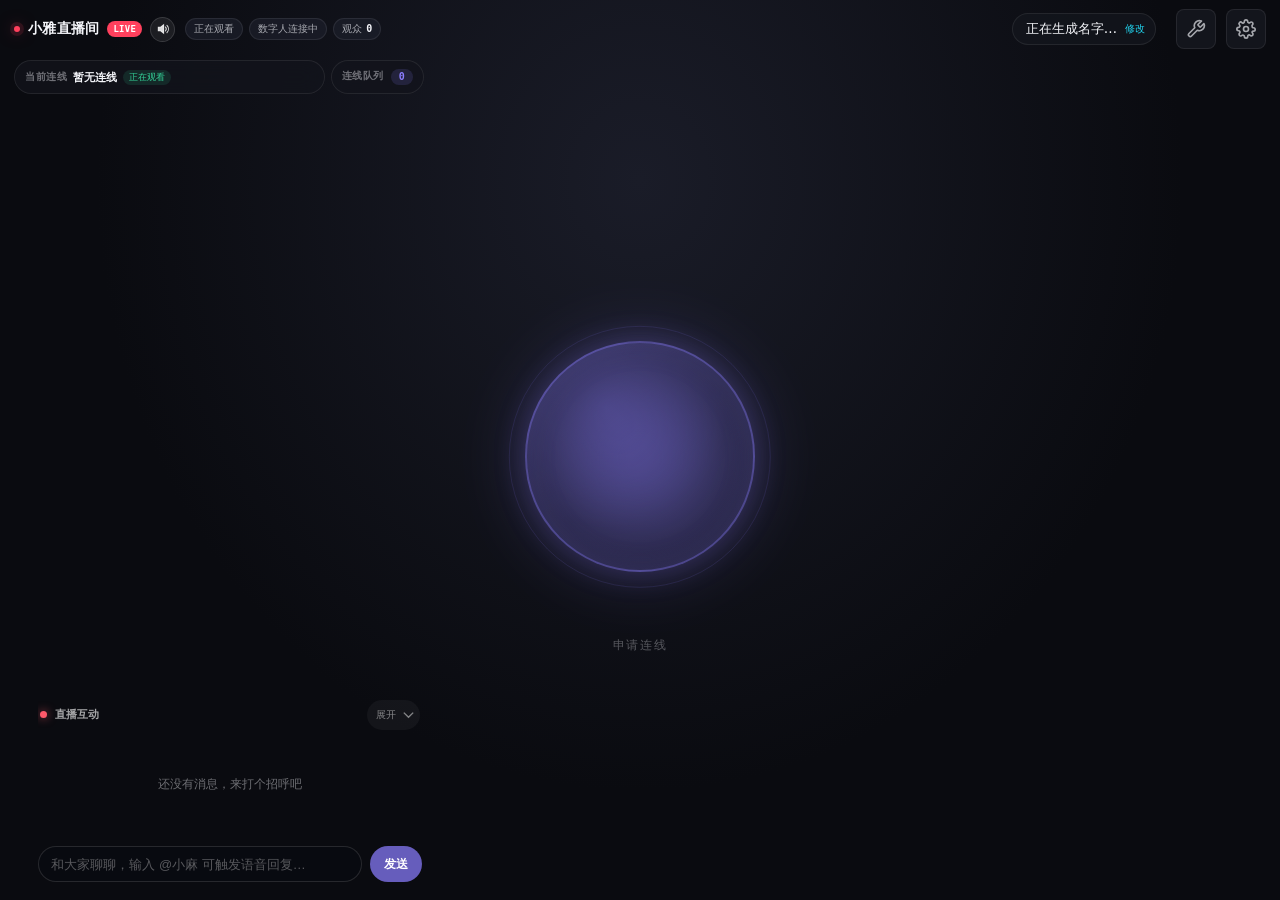
==== s2s/hf-realtime-voice/index.html @ c047b0f7 "fix(voice): complete researched call responses" ====
<!doctype html>
<html lang="zh-CN">
  <head>
    <meta charset="UTF-8" />
    <meta name="viewport" content="width=device-width, initial-scale=1.0, viewport-fit=cover" />
    <title>小雅直播间</title>
    <link rel="icon" href="data:image/svg+xml,<svg xmlns='http://www.w3.org/2000/svg' viewBox='0 0 32 32'><circle cx='16' cy='16' r='14' fill='%2378d99a'/><circle cx='11' cy='14' r='2' fill='%230b0d12'/><circle cx='21' cy='14' r='2' fill='%230b0d12'/><path d='M10 21c4 3 8 3 12 0' fill='none' stroke='%230b0d12' stroke-width='2' stroke-linecap='round'/></svg>" />
    <link rel="stylesheet" href="style.css?v=20260824d" />
  </head>
  <!--
    `booting` disables transitions/animations until the first paint commits.
    Without this the orb visibly fades/scales in on the very first frame
    because `state-idle` and the generic `.ind` defaults differ. The
    bootstrap script at the end of main.js strips the class after one rAF.
  -->
  <body class="booting">
    <div id="app">
      <header class="topbar">
        <div class="room-heading">
          <div class="room-title">
            <span class="room-live-dot"></span><strong>小雅直播间</strong><span class="room-live-label">LIVE</span>
            <button id="background-music-toggle" class="background-music-toggle" type="button" aria-pressed="true" aria-label="关闭背景音乐" title="关闭我的背景音乐">
              <svg class="music-on" viewBox="0 0 24 24" aria-hidden="true"><path d="M4 9v6h4l5 4V5L8 9H4z"/><path d="M16 8.5a5 5 0 0 1 0 7M18.8 5.8a9 9 0 0 1 0 12.4" fill="none"/></svg>
              <svg class="music-off" viewBox="0 0 24 24" aria-hidden="true"><path d="M4 9v6h4l5 4V5L8 9H4z"/><path d="m16 9 5 5m0-5-5 5" fill="none"/></svg>
            </button>
          </div>
          <div class="connection-summary" aria-live="polite">
            <span id="conversation-state" class="connection-chip" data-state="idle">正在观看</span>
            <span id="avatar-connection-state" class="connection-chip" data-state="connecting">数字人连接中</span>
            <button id="room-viewers-btn" class="connection-chip room-viewers" type="button" aria-expanded="false" aria-controls="room-viewers-popover">观众 <b id="room-viewer-count">0</b></button>
          </div>
        </div>
        <div class="topbar-right">
          <button id="room-name-btn" class="room-name-button" type="button" title="修改我的名字">
            <span id="room-my-name">正在生成名字…</span><small>修改</small>
          </button>
          <!-- HF login chip / sign-in pill. Populated by ui/account.js; only
               shown when the deploy runs behind a load balancer with OAuth. -->
          <div id="account" class="account" hidden></div>
          <button id="tools-btn" class="icon-btn" title="Tools" aria-label="Tools">
            <svg width="18" height="18" viewBox="0 0 24 24" fill="none" stroke="currentColor" stroke-width="2" stroke-linecap="round" stroke-linejoin="round"><path d="M14.7 6.3a1 1 0 0 0 0 1.4l1.6 1.6a1 1 0 0 0 1.4 0l3.77-3.77a6 6 0 0 1-7.94 7.94l-6.91 6.91a2.12 2.12 0 0 1-3-3l6.91-6.91a6 6 0 0 1 7.94-7.94l-3.76 3.76z"/></svg>
          </button>
          <button id="chat-btn" class="icon-btn" title="Conversation history" aria-label="Conversation history">
            <svg width="18" height="18" viewBox="0 0 24 24" fill="none" stroke="currentColor" stroke-width="2" stroke-linecap="round" stroke-linejoin="round"><path d="M21 15a2 2 0 0 1-2 2H7l-4 4V5a2 2 0 0 1 2-2h14a2 2 0 0 1 2 2z"/></svg>
            <span id="chat-badge" class="chat-badge" aria-hidden="true"></span>
          </button>
          <button id="settings-btn" class="icon-btn" title="Settings" aria-label="Settings">
            <svg width="18" height="18" viewBox="0 0 24 24" fill="none" stroke="currentColor" stroke-width="2" stroke-linecap="round" stroke-linejoin="round"><circle cx="12" cy="12" r="3"/><path d="M19.4 15a1.65 1.65 0 0 0 .33 1.82l.06.06a2 2 0 1 1-2.83 2.83l-.06-.06a1.65 1.65 0 0 0-1.82-.33 1.65 1.65 0 0 0-1 1.51V21a2 2 0 1 1-4 0v-.09A1.65 1.65 0 0 0 9 19.4a1.65 1.65 0 0 0-1.82.33l-.06.06a2 2 0 1 1-2.83-2.83l.06-.06a1.65 1.65 0 0 0 .33-1.82 1.65 1.65 0 0 0-1.51-1H3a2 2 0 1 1 0-4h.09A1.65 1.65 0 0 0 4.6 9a1.65 1.65 0 0 0-.33-1.82l-.06-.06a2 2 0 1 1 2.83-2.83l.06.06a1.65 1.65 0 0 0 1.82.33H9a1.65 1.65 0 0 0 1-1.51V3a2 2 0 1 1 4 0v.09a1.65 1.65 0 0 0 1 1.51 1.65 1.65 0 0 0 1.82-.33l.06-.06a2 2 0 1 1 2.83 2.83l-.06.06a1.65 1.65 0 0 0-.33 1.82V9c0 .66.39 1.25 1 1.51H21a2 2 0 1 1 0 4h-.09a1.65 1.65 0 0 0-1.51 1z"/></svg>
          </button>
        </div>
      </header>

      <main class="stage">
        <div class="orb-wrap">
          <div id="mic-gate" class="mic-gate">
            <svg id="mic-gate-arc" class="mic-gate-arc" viewBox="0 0 100 100" aria-hidden="true">
              <path id="mga-track" class="mga-track" fill="none" />
              <path id="mga-fill" class="mga-fill" fill="none" />
              <path id="mga-hit" class="mga-hit" fill="none" />
              <circle id="mga-handle" class="mga-handle" r="3" />
            </svg>
            <button id="mic-btn" class="side-btn" type="button" aria-label="Mute" title="Mute" aria-hidden="true">
              <svg class="mic-on" viewBox="0 0 24 24" fill="none" stroke="currentColor" stroke-width="1.8" stroke-linecap="round" stroke-linejoin="round"><rect x="9" y="2" width="6" height="12" rx="3"/><path d="M5 10a7 7 0 0 0 14 0"/><line x1="12" y1="19" x2="12" y2="22"/></svg>
              <svg class="mic-off" viewBox="0 0 24 24" fill="none" stroke="currentColor" stroke-width="1.8" stroke-linecap="round" stroke-linejoin="round"><line x1="2" y1="2" x2="22" y2="22"/><path d="M9 5a3 3 0 0 1 6 0v4"/><path d="M9 10v1a3 3 0 0 0 5.1 2.1"/><path d="M19 10a7 7 0 0 1-1.24 3.97"/><path d="M5 10a7 7 0 0 0 11 5.67"/><line x1="12" y1="19" x2="12" y2="22"/></svg>
            </button>
          </div>

          <button
            id="main-circle"
            class="circle state-idle"
            type="button"
            aria-label="Start voice conversation"
          >
            <span class="circle-glow" aria-hidden="true"></span>
            <span class="circle-ring" aria-hidden="true"></span>
            <span class="circle-ring-outer" aria-hidden="true"></span>
            <span class="circle-core">
              <span class="circle-indicator" aria-hidden="true">
                <svg class="ind ind-mic" viewBox="0 0 24 24" fill="none" stroke="currentColor" stroke-width="1.6" stroke-linecap="round" stroke-linejoin="round" aria-hidden="true">
                  <rect x="9" y="2" width="6" height="12" rx="3" fill="currentColor" stroke="none"/>
                  <path d="M5 10a7 7 0 0 0 14 0"/>
                  <line x1="12" y1="19" x2="12" y2="22"/>
                  <line x1="8" y1="22" x2="16" y2="22"/>
                </svg>
                <svg class="ind ind-error" viewBox="0 0 24 24" fill="none" stroke="currentColor" stroke-width="2" stroke-linecap="round" stroke-linejoin="round"><circle cx="12" cy="12" r="9"/><line x1="12" y1="8" x2="12" y2="13"/><line x1="12" y1="16" x2="12" y2="16"/></svg>
                <span class="ind ind-spinner"></span>
                <span class="ind ind-thinking">
                  <span class="dot"></span>
                  <span class="dot"></span>
                  <span class="dot"></span>
                </span>
                <span class="ind ind-bars">
                  <span class="bar"></span>
                  <span class="bar"></span>
                  <span class="bar"></span>
                  <span class="bar"></span>
                  <span class="bar"></span>
                </span>
                <svg class="ind ind-voice" viewBox="0 0 24 24" fill="none" stroke="currentColor" stroke-width="1.8" stroke-linecap="round" stroke-linejoin="round" aria-hidden="true">
                  <path d="M3 10v4a1 1 0 0 0 1 1h3l5 4V5L7 9H4a1 1 0 0 0-1 1z" fill="currentColor" stroke="none"/>
                  <path class="wave wave-1" d="M16 8a5 5 0 0 1 0 8"/>
                  <path class="wave wave-2" d="M19 5a9 9 0 0 1 0 14"/>
                </svg>
              </span>
            </span>
          </button>

          <button id="stop-btn" class="side-btn" type="button" aria-label="下线" title="下线" aria-hidden="true">
            <svg viewBox="0 0 24 24" fill="currentColor"><rect x="6" y="6" width="12" height="12" rx="2"/></svg>
          </button>
        </div>

        <p id="circle-caption" class="circle-caption" role="status">申请连线</p>
        <p id="circle-subcaption" class="circle-subcaption" hidden></p>

        <div id="queue-actions" class="queue-actions" hidden>
          <button id="join-queue-btn" class="join-queue-btn" type="button" hidden>
            立即连线
          </button>
          <button id="leave-queue-btn" class="leave-queue-btn" type="button" hidden>
            退出排队
          </button>
        </div>
      </main>

      <aside class="room-panel" aria-label="直播间状态">
        <section class="room-panel-section room-now">
          <div class="room-panel-label">当前连线</div>
          <strong id="room-active-caller">暂无连线</strong>
          <span id="room-my-status" class="room-my-status">正在观看</span>
        </section>
        <section class="room-panel-section">
          <div class="room-panel-head"><span>连线队列</span><b id="room-queue-count">0</b></div>
          <ol id="room-queue-list" class="room-queue-list"><li class="room-queue-empty">当前无人排队</li></ol>
        </section>
        <section class="room-panel-section room-identity">
          <div class="room-panel-label">系统分配身份</div>
          <span id="room-generated-names">生成中…</span>
        </section>
      </aside>

    </div>

    <dialog id="room-name-dialog" class="modal room-name-dialog">
      <form id="room-name-form" class="modal-content" method="dialog">
        <header class="modal-header"><h2>修改直播间名字</h2></header>
        <label class="field"><span>显示名称</span><input id="room-name-input" maxlength="24" autocomplete="nickname" required /></label>
        <p id="room-name-error" class="room-name-error" role="alert"></p>
        <footer class="modal-footer">
          <button class="btn" value="cancel" type="submit">取消</button>
          <button class="btn primary" value="save" type="submit">保存</button>
        </footer>
      </form>
    </dialog>

    <dialog id="admin-unlock-modal" class="modal admin-unlock-modal">
      <form id="admin-unlock-form" class="modal-content" method="dialog">
        <header class="modal-header"><h2>管理设置验证</h2></header>
        <p class="admin-unlock-hint">请输入管理密码后才能打开工具或系统设置。</p>
        <label class="field">
          <span>管理密码</span>
          <input id="admin-password" type="password" inputmode="numeric" autocomplete="current-password" required />
        </label>
        <p id="admin-unlock-error" class="admin-unlock-error" role="alert"></p>
        <footer class="modal-footer">
          <button id="admin-unlock-cancel" class="btn" type="button">取消</button>
          <button class="btn primary" type="submit" value="unlock">验证并打开</button>
        </footer>
      </form>
    </dialog>

    <section id="room-viewers-popover" class="room-viewers-popover" role="dialog" aria-label="在线观众" hidden>
      <header>
        <div><strong>在线观众</strong><small id="room-viewers-summary">0 人在线</small></div>
        <button id="room-viewers-close" type="button" aria-label="关闭在线观众名单">×</button>
      </header>
      <ul id="room-viewers-list" class="room-viewers-list" aria-live="polite"></ul>
      <p id="room-viewers-empty" class="room-viewers-empty">暂时没有其他观众</p>
    </section>

    <!-- Ephemeral chat bubbles anchored to the top-right -->
    <div id="bubble-stack" class="bubble-stack" aria-live="polite" aria-atomic="false"></div>

    <!-- Shared room chat: voice transcripts and viewer text use the same feed. -->
    <section id="room-live-chat" class="room-live-chat is-collapsed" aria-label="直播间聊天">
      <header class="room-live-chat-head">
        <span><i aria-hidden="true"></i>直播互动</span>
        <button id="room-chat-toggle" class="room-chat-toggle" type="button" aria-expanded="false" aria-controls="room-live-transcript room-chat-form">
          <span id="room-chat-toggle-label">展开</span>
          <svg viewBox="0 0 16 16" aria-hidden="true"><path d="m3 6 5 5 5-5" /></svg>
        </button>
      </header>
      <div id="room-live-transcript" class="room-live-transcript" role="log" aria-live="polite" aria-relevant="additions text">
        <p id="room-chat-empty" class="room-chat-empty">还没有消息，来打个招呼吧</p>
      </div>
      <form id="room-chat-form" class="room-chat-form">
        <div class="room-chat-input-shell">
          <input id="room-chat-input" type="text" maxlength="200" autocomplete="off"
            placeholder="和大家聊聊，输入 @小麻 可触发语音回复…" aria-label="发送直播间消息"
            role="combobox" aria-autocomplete="list" aria-haspopup="listbox"
            aria-controls="room-mention-menu" aria-expanded="false" />
          <div id="room-mention-menu" class="room-mention-menu" role="listbox" aria-label="可提及的数字人" hidden>
            <button id="room-mention-xiaoma" class="room-mention-option" type="button" role="option" aria-selected="false">
              <span class="room-mention-avatar" aria-hidden="true">小</span>
              <span><strong>小麻</strong><small>触发数字人语音回复</small></span>
            </button>
          </div>
        </div>
        <button id="room-chat-send" type="submit">发送</button>
      </form>
      <p id="room-chat-error" class="room-chat-error" role="alert"></p>
    </section>

    <!-- Webcam self-view, shown bottom-left while the camera tool is enabled -->
    <div id="cam-pip" class="cam-pip" aria-hidden="true">
      <video id="cam-video" class="cam-video" autoplay playsinline muted></video>
      <span class="cam-flash" aria-hidden="true"></span>
      <span class="cam-label">camera</span>
    </div>

    <!-- Conversation history panel (overlay) -->
    <div id="chat-panel" class="chat-panel">
      <div id="chat-panel-backdrop" class="chat-panel-backdrop"></div>
      <div class="chat-panel-inner">
        <header class="chat-panel-header">
          <h3>实时对话</h3>
          <button id="chat-panel-close" class="icon-btn" aria-label="Close">
            <svg width="16" height="16" viewBox="0 0 24 24" fill="none" stroke="currentColor" stroke-width="2" stroke-linecap="round" stroke-linejoin="round"><line x1="18" y1="6" x2="6" y2="18"/><line x1="6" y1="6" x2="18" y2="18"/></svg>
          </button>
        </header>
        <div id="chat-history" class="chat-history"></div>
      </div>
    </div>

    <dialog id="settings-modal" class="modal">
      <form method="dialog" class="modal-content" id="settings-form">
        <header class="modal-header">
          <h2>Settings</h2>
          <button class="icon-btn" value="close" aria-label="Close">
            <svg width="16" height="16" viewBox="0 0 24 24" fill="none" stroke="currentColor" stroke-width="2" stroke-linecap="round" stroke-linejoin="round"><line x1="18" y1="6" x2="6" y2="18"/><line x1="6" y1="6" x2="18" y2="18"/></svg>
          </button>
        </header>

        <div class="settings-tabs" role="tablist" aria-label="设置分类">
          <button type="button" class="settings-tab active" role="tab" aria-selected="true" aria-controls="settings-basic-panel" data-settings-tab="basic">基础设置</button>
          <button type="button" class="settings-tab" role="tab" aria-selected="false" aria-controls="settings-motion-panel" data-settings-tab="motion">动作设置</button>
        </div>

        <div class="tab-panels">
          <section id="settings-basic-panel" class="tab-panel active" role="tabpanel" data-settings-panel="basic">
            <div class="field avatar-tune">
              <span>数字人形象</span>
              <div id="avatar-picker" class="avatar-picker" aria-label="可切换的数字人形象"></div>
              <div class="profile-actions">
                <button id="avatar-profile-activate" type="button" class="btn primary">重新应用当前角色</button>
                <span id="avatar-profile-status" class="profile-status" aria-live="polite"></span>
              </div>
              <small>点击形象卡片会切换整套角色配置；画面、动作与音色调整都会自动保存。对话中切换会在本轮完整播放后生效。</small>
              <span>数字人画面</span>
              <label class="avatar-slider">
                <span>人像大小 <output id="avatar-size-value">100%</output></span>
                <input id="avatar-size" type="range" min="70" max="135" step="1" value="100" />
              </label>
              <label class="avatar-slider">
                <span>水平位置 <output id="avatar-position-value">4% 向右</output></span>
                <input id="avatar-position" type="range" min="-20" max="20" step="1" value="4" />
              </label>
              <label class="avatar-slider">
                <span>垂直位置 <output id="avatar-vertical-value">居中</output></span>
                <input id="avatar-vertical" type="range" min="-20" max="20" step="1" value="0" />
              </label>
              <label class="avatar-slider">
                <span>左侧阴影 <output id="avatar-fade-value">42%</output></span>
                <input id="avatar-fade" type="range" min="0" max="70" step="1" value="42" />
              </label>
              <button id="avatar-view-reset" type="button" class="btn avatar-view-reset">恢复默认画面</button>
              <small>拖动时即时预览，停止调整后自动保存并同步给所有观众。</small>
            </div>

            <label class="field" id="conn-field">
              <span id="conn-label">Speech-to-speech server URL</span>
              <input id="lb-url" type="text" autocomplete="off" spellcheck="false" placeholder="http://localhost:port" />
              <small id="conn-hint">
                URL of your speech-to-speech server, e.g.
                <code>http://localhost:8080</code> (the app adds <code>/v1/realtime</code>).
              </small>
            </label>

            <div class="field voice-profile-card">
              <span>角色音色</span>
              <input id="voice" type="hidden" value="active_profile" />
              <div class="voice-profile-summary">
                <div><strong id="profile-voice-name">正在读取…</strong><small id="profile-voice-meta">参考音频克隆</small></div>
                <div class="voice-inline-actions">
                  <button id="profile-voice-play" type="button" class="btn">播放原音</button>
                  <button id="voice-manager-open" type="button" class="btn">音色管理</button>
                </div>
              </div>
              <small id="voice-hint">Qwen3-TTS 使用当前角色绑定的参考音频和准确文本克隆音色。</small>
            </div>

            <label class="field">
              <span>Microphone</span>
              <select id="audio-input">
                <option value="">System default</option>
              </select>
              <small>Applies on the next conversation (or Restart).</small>
            </label>

            <label class="field" id="audio-output-field">
              <span>Speakers</span>
              <select id="audio-output">
                <option value="">System default</option>
              </select>
              <small id="audio-output-hint">
                Where assistant audio plays. Chrome/Edge support switching outputs.
              </small>
            </label>

            <div class="tool-row barge-in-setting">
              <div class="tool-info">
                <span class="tool-name">允许语音打断</span>
                <span class="tool-desc">关闭时优先完整播放数字人的整段回复；开启后可直接说话打断。</span>
              </div>
              <label class="switch">
                <input id="barge-in" type="checkbox" aria-label="允许语音打断" />
                <span class="switch-track" aria-hidden="true"></span>
              </label>
            </div>

            <div class="field">
              <span class="field-head">
                Noise gate
                <span id="gate-value" class="field-value">Off</span>
              </span>
              <div class="gate">
                <div class="gate-track" aria-hidden="true">
                  <div id="gate-meter-fill" class="gate-meter-fill"></div>
                  <input
                    id="noise-gate"
                    type="range"
                    min="-66"
                    max="-3"
                    step="1"
                    value="-66"
                    aria-label="Noise gate threshold"
                  />
                </div>
                <div class="gate-ends">
                  <span>Off</span>
                  <span>−3 dB</span>
                </div>
              </div>
              <small>
                Mutes the mic below the handle so room noise isn't sent. Slide fully
                left to turn it off; the bar shows your live input while in a call.
              </small>
            </div>

            <label class="field">
              <span>角色个性提示词</span>
              <textarea id="instructions" rows="7" maxlength="12000" placeholder="填写这个形象的身份、性格、语气和互动方式…"></textarea>
              <small>与当前形象独立绑定并自动保存。语音连线、公屏回复和主动播报都会使用这套人设；系统不会主动自称数字人或 AI。</small>
            </label>

            <div class="field">
              <button id="restart-conversation" type="button" class="btn primary wide" disabled>
                Restart conversation with these settings
              </button>
              <small id="restart-hint">Connect first, then come back here to apply live changes.</small>
            </div>
          </section>

          <section id="settings-motion-panel" class="tab-panel motion-panel" role="tabpanel" data-settings-panel="motion" hidden>
            <p class="motion-intro">只提供 AVTR-1 当前真正生效的参数；调整后自动保存并对整个直播间生效。幅度显示的是模型实际接受的范围，不会再被后台静默截断。</p>
            <div class="motion-section">
              <div class="motion-section-head">
                <div><h3>氛围待机状态</h3><p>无人说话时的自然眨眼和左右摆头。上下点头默认很低，设为 0 可完全关闭。</p></div>
                <label class="switch"><input type="checkbox" data-motion="idle_motion_enabled" aria-label="启用待机摆头" /><span class="switch-track" aria-hidden="true"></span></label>
              </div>
              <div class="motion-grid">
                <label class="motion-control"><span>摆头总幅度 <output data-motion-output="idle_head_amplitude_degrees"></output></span><input type="range" min="0" max="0.8" step="0.05" data-motion="idle_head_amplitude_degrees" /><small>真实上限 0.8°；主要由左右比例分配。</small></label>
                <label class="motion-control"><span>摆头周期 <output data-motion-output="idle_head_cycle_seconds"></output></span><input type="range" min="2.5" max="12" step="0.1" data-motion="idle_head_cycle_seconds" /><small>越小越灵动，越大越舒缓。</small></label>
                <label class="motion-control"><span>左右摆头比例 <output data-motion-output="idle_yaw_ratio"></output></span><input type="range" min="-1" max="1" step="0.05" data-motion="idle_yaw_ratio" /><small>绝对值越大左右摆动越明显。</small></label>
                <label class="motion-control"><span>上下点头比例 <output data-motion-output="idle_pitch_ratio"></output></span><input type="range" min="-1" max="1" step="0.02" data-motion="idle_pitch_ratio" /><small>建议 0～0.15；0 表示不做上下浮动。</small></label>
                <label class="motion-control"><span>轻微侧倾比例 <output data-motion-output="idle_roll_ratio"></output></span><input type="range" min="-1" max="1" step="0.02" data-motion="idle_roll_ratio" /><small>少量可减弱机械感，过大会显得摇晃。</small></label>
                <label class="motion-control"><span>随机微动强度 <output data-motion-output="idle_noise_alpha"></output></span><input type="range" min="0" max="4" step="0.1" data-motion="idle_noise_alpha" /><small>模型内部随机动作强度，不是位移。</small></label>
              </div>
              <div class="motion-subhead"><span>自然眨眼</span><label class="switch"><input type="checkbox" data-motion="blink_enabled" aria-label="启用自然眨眼" /><span class="switch-track" aria-hidden="true"></span></label></div>
              <div class="motion-grid">
                <label class="motion-control"><span>最短间隔 <output data-motion-output="idle_blink_min_seconds"></output></span><input type="range" min="1.5" max="12" step="0.1" data-motion="idle_blink_min_seconds" /></label>
                <label class="motion-control"><span>最长间隔 <output data-motion-output="idle_blink_max_seconds"></output></span><input type="range" min="1.5" max="15" step="0.1" data-motion="idle_blink_max_seconds" /></label>
                <label class="motion-control"><span>闭眼力度 <output data-motion-output="idle_blink_strength"></output></span><input type="range" min="0" max="1.5" step="0.02" data-motion="idle_blink_strength" /></label>
                <label class="motion-control"><span>半眨眼概率 <output data-motion-output="idle_blink_partial_probability"></output></span><input type="range" min="0" max="0.4" step="0.01" data-motion="idle_blink_partial_probability" /></label>
                <label class="motion-control"><span>连续眨眼概率 <output data-motion-output="idle_blink_double_probability"></output></span><input type="range" min="0" max="0.35" step="0.01" data-motion="idle_blink_double_probability" /></label>
              </div>
              <details class="motion-advanced">
                <summary>待机高级参数</summary>
                <div class="motion-grid">
                  <label class="motion-control"><span>慢漂移周期 <output data-motion-output="idle_drift_cycle_seconds"></output></span><input type="range" min="4" max="16" step="0.1" data-motion="idle_drift_cycle_seconds" /></label>
                  <label class="motion-control"><span>慢漂移混合 <output data-motion-output="idle_drift_mix"></output></span><input type="range" min="0" max="0.5" step="0.01" data-motion="idle_drift_mix" /></label>
                  <label class="motion-control"><span>随机动作范围 <output data-motion-output="idle_noise_trunc_z"></output></span><input type="range" min="0" max="2" step="0.05" data-motion="idle_noise_trunc_z" /></label>
                </div>
              </details>
            </div>

            <div class="motion-section">
              <div class="motion-section-head"><div><h3>说话与聆听状态</h3><p>控制语音驱动的嘴部/头部响应、说话时眨眼，以及停顿后的动作保持。</p></div></div>
              <div class="motion-grid">
                <label class="motion-control"><span>说话动作响应 <output data-motion-output="speaking_motion_strength"></output></span><input type="range" min="0" max="5" step="0.1" data-motion="speaking_motion_strength" /><small>声音驱动自身动作的 CFG 强度。</small></label>
                <label class="motion-control"><span>聆听动作响应 <output data-motion-output="listening_motion_strength"></output></span><input type="range" min="0" max="5" step="0.1" data-motion="listening_motion_strength" /><small>连线用户讲话时的反应强度。</small></label>
                <label class="motion-control"><span>说话眨眼频率 <output data-motion-output="speaking_blink_interval_scale"></output></span><input type="range" min="0.35" max="1.2" step="0.01" data-motion="speaking_blink_interval_scale" /><small>是待机间隔的倍率；越小眨得越频繁。</small></label>
                <label class="motion-control"><span>说话眨眼力度 <output data-motion-output="speaking_blink_strength"></output></span><input type="range" min="0" max="1.5" step="0.02" data-motion="speaking_blink_strength" /></label>
                <label class="motion-control"><span>动作保持时间 <output data-motion-output="speaking_motion_hold_seconds"></output></span><input type="range" min="0" max="3" step="0.1" data-motion="speaking_motion_hold_seconds" /><small>短暂停顿时不立即切回待机，减少跳变。</small></label>
              </div>
              <details class="motion-advanced">
                <summary>说话高级参数</summary>
                <div class="motion-grid">
                  <label class="motion-control"><span>随机动作强度 <output data-motion-output="speaking_noise_alpha"></output></span><input type="range" min="0" max="4" step="0.1" data-motion="speaking_noise_alpha" /></label>
                  <label class="motion-control"><span>随机动作范围 <output data-motion-output="speaking_noise_trunc_z"></output></span><input type="range" min="0" max="2" step="0.05" data-motion="speaking_noise_trunc_z" /></label>
                </div>
              </details>
            </div>
            <p id="motion-save-status" class="motion-save-status" aria-live="polite"></p>
          </section>
        </div>

        <footer class="modal-footer">
          <span id="settings-auto-save-status" class="settings-auto-save-status" aria-live="polite">调整后自动保存</span>
          <button id="settings-done" type="button" class="btn primary">完成</button>
        </footer>
      </form>
    </dialog>

    <dialog id="voice-manager-modal" class="modal voice-manager-modal">
      <div class="modal-content voice-manager-card">
        <header class="modal-header"><div><h2>音色管理</h2><p>上传或录制同一个人的清晰语音，并填写音频中逐字一致的参考文本。</p></div><button id="voice-manager-close" class="icon-btn" type="button" aria-label="关闭">×</button></header>
        <div class="voice-create-grid">
          <label class="field"><span>音色名称</span><input id="voice-upload-name" maxlength="48" placeholder="例如：小雅温柔音色" /></label>
          <label class="field"><span>准确参考文本</span><textarea id="voice-upload-text" rows="3" maxlength="1000" placeholder="请逐字填写录音里说出的内容，确认后音色才能绑定"></textarea></label>
          <label class="voice-file-pick btn"><input id="voice-upload-file" type="file" accept="audio/wav,audio/mpeg,audio/mp4,audio/webm,audio/ogg" hidden />选择音频</label>
          <button id="voice-record" type="button" class="btn"><span>开始录音</span><output id="voice-record-time">00:00</output></button>
          <meter id="voice-record-level" min="0" max="1" value="0" aria-label="录音音量"></meter>
          <button id="voice-upload-submit" type="button" class="btn primary">保存新音色</button>
          <p id="voice-upload-status" class="profile-status" aria-live="polite"></p>
        </div>
        <div class="voice-preview-row"><input id="voice-preview-text" maxlength="120" value="你好呀，很高兴在直播间见到你，今天想聊些什么呢？" /><small>合成试听仅管理员可听，直播交互会优先占用模型。</small></div>
        <div id="voice-library" class="voice-library"></div>
      </div>
    </dialog>

    <dialog id="tools-modal" class="modal">
      <div class="modal-content">
        <header class="modal-header">
          <h2>Tools</h2>
          <button id="tools-close" class="icon-btn" aria-label="Close">
            <svg width="16" height="16" viewBox="0 0 24 24" fill="none" stroke="currentColor" stroke-width="2" stroke-linecap="round" stroke-linejoin="round"><line x1="18" y1="6" x2="6" y2="18"/><line x1="6" y1="6" x2="18" y2="18"/></svg>
          </button>
        </header>

        <p class="tools-intro">Let the assistant act during the conversation. Changes apply live.</p>

        <div class="tool-list">
          <div class="tool-row mcp-tool-row">
            <div class="tool-info">
              <span class="tool-name">实时资讯 MCP</span>
              <span id="mcp-tool-status" class="tool-desc">正在连接 CoinGecko、Exa、GDELT…</span>
            </div>
            <span class="mcp-managed-badge">服务端</span>
          </div>

          <div class="tool-row" id="tool-web-row">
            <div class="tool-info">
              <span class="tool-name">Web search</span>
              <span class="tool-desc">Look things up on Google, via Serper.</span>
            </div>
            <label class="switch">
              <input id="tool-web" type="checkbox" />
              <span class="switch-track" aria-hidden="true"></span>
            </label>
          </div>
          <label class="field tools-key">
            <span>Search API key</span>
            <input id="search-key" type="password" autocomplete="off" spellcheck="false" />
            <small id="tool-web-hint"></small>
          </label>

          <div class="tool-row tool-row-sep" id="tool-cam-row">
            <div class="tool-info">
              <span class="tool-name">Camera</span>
              <span class="tool-desc">Let the assistant see through your webcam.</span>
            </div>
            <label class="switch">
              <input id="tool-cam" type="checkbox" />
              <span class="switch-track" aria-hidden="true"></span>
            </label>
          </div>
          <small id="tool-cam-hint" class="tool-hint">A live preview shows bottom-left while the camera is on.</small>
        </div>
      </div>
    </dialog>

    <dialog id="limit-modal" class="modal limit-modal">
      <div class="modal-content limit-card">
        <button id="limit-close" class="icon-btn limit-close" aria-label="Close">
          <svg width="16" height="16" viewBox="0 0 24 24" fill="none" stroke="currentColor" stroke-width="2" stroke-linecap="round" stroke-linejoin="round"><line x1="18" y1="6" x2="6" y2="18"/><line x1="6" y1="6" x2="18" y2="18"/></svg>
        </button>
        <div class="limit-badge" aria-hidden="true">!</div>
        <h2 id="limit-title" class="limit-title">That's a wrap for now</h2>
        <p id="limit-msg" class="limit-msg"></p>
        <a id="limit-cta" class="btn primary wide limit-cta" href="#"></a>
        <p id="limit-note" class="limit-note"></p>
      </div>
    </dialog>

    <script src="/vendor/mpegts.min.js"></script>
    <script src="/avatar-sync.js?v=20260824e"></script>
    <script type="module" src="room.js?v=20260824b"></script>
    <script type="module" src="main.js?v=20260825b"></script>
  </body>
</html>
---- s2s/hf-realtime-voice/style.css ----
:root {
  --bg: #0a0b10;
  --bg-elev: #13151c;
  --bg-elev-2: #1b1e29;
  --border: rgba(255, 255, 255, 0.08);
  --border-strong: rgba(255, 255, 255, 0.16);
  --text: #f5f6fa;
  --text-dim: rgba(245, 246, 250, 0.65);
  --text-faint: rgba(245, 246, 250, 0.42);

  --accent: #8b7dff;
  --accent-2: #22d3ee;
  --listening: #22d3ee;
  --speaking: #8b7dff;
  --processing: #f59e0b;
  --error: #ff6a75;
  --success: #34d399;

  /* Mono is the "machine voice": reserved for system text the app emits —
   * the orb's status caption, tool calls, the transport tag. Body/UI stays
   * Inter. */
  --font-mono: "Geist Mono", ui-monospace, SFMono-Regular, "SF Mono", Menlo, monospace;

  /* Thesis: color belongs to the voice. The chrome is monochrome; saturated
   * hue appears only on the orb and on these tiny role echoes, which mirror
   * the orb's own state colors (you listening = cyan, assistant = violet,
   * tool = amber) so the transcript reads in the same color language. */
  --voice-user: var(--accent-2);
  --voice-assistant: var(--accent);
  --voice-tool: var(--processing);

  /* Smoothed mic RMS in [0..1], updated every frame from JS while a session
   * is active. Used by audio-reactive circle states. */
  --audio-level: 0;
  /* Five log-spaced frequency bands extracted from the mic analyser;
   * drive each bar's height independently for a real "spectrum" feel. */
  --bar0: 0;
  --bar1: 0;
  --bar2: 0;
  --bar3: 0;
  --bar4: 0;

  --radius-sm: 8px;
  --radius-md: 14px;
  --radius-lg: 22px;

  --shadow-soft: 0 10px 40px rgba(0, 0, 0, 0.35);

  color-scheme: dark;
}

* {
  box-sizing: border-box;
}

html,
body {
  margin: 0;
  padding: 0;
  height: 100%;
}

body {
  font-family: "Inter", system-ui, -apple-system, BlinkMacSystemFont, "Segoe UI", Roboto, sans-serif;
  background: radial-gradient(ellipse at 50% 20%, #1a1c28 0%, var(--bg) 60%);
  color: var(--text);
  min-height: 100vh;
  overflow-x: hidden;
  -webkit-font-smoothing: antialiased;
}

button {
  font-family: inherit;
}

a {
  color: var(--text);
  text-decoration: none;
  border-bottom: 1px solid var(--border-strong);
}
a:hover {
  border-bottom-color: var(--text);
}

#app {
  display: grid;
  grid-template-rows: auto 1fr auto;
  min-height: 100vh;
}

.hidden {
  display: none !important;
}

/* ─── Topbar ──────────────────────────────────────────────────────────── */

/* Topbar is just a floating row of controls over the stage - no
 * separator line, no background. Same story for the footer. Keeps the
 * app feeling like one continuous canvas. */
.topbar {
  display: flex;
  /* Top-align so the right control cluster sits up with the title instead of
   * floating to the vertical middle of the tall identity block. */
  align-items: flex-start;
  justify-content: space-between;
  padding: 18px 28px;
  /* Default stacking (below the conversation panel, z 200) so the panel drawer
   * covers the controls when it's open. */
}

/* The shared room feed replaces the upstream private-history drawer. */
#chat-btn { display: none !important; }

.brand {
  display: flex;
  align-items: center;
  gap: 10px;
  font-weight: 600;
  font-size: 14px;
  letter-spacing: 0.01em;
  color: var(--text-dim);
}

/* Transport tag rides the wordmark as a system label, not prose — mono,
 * dimmed, the only mono in the topbar. */
.brand-tag {
  font-family: var(--font-mono);
  font-weight: 500;
  font-size: 11px;
  letter-spacing: 0.02em;
  opacity: 0.55;
}

.brand .brand-logo {
  width: 26px;
  height: 26px;
  object-fit: contain;
  flex: none;
  filter: drop-shadow(0 1px 2px rgba(0, 0, 0, 0.45));
  transition: transform 0.2s ease;
}
.brand .brand-logo:hover {
  transform: translateY(-1px) rotate(-2deg);
}

/* Narrow viewports (typically the mobile shell iframe and phone-sized
   browser windows): the full product name pushes the topbar's right
   cluster off-screen. Keep the logo as the brand cue and drop the
   wordmark - the orb already gives enough context. */
@media (max-width: 600px) {
  /* The full identity stack is too tall for a phone topbar. Show only the
   * title + (i); the popup carries the blurb, credits and pipeline.
   * `.brand` prefix raises specificity so this beats the later base
   * `.ident-meta { display: flex }` rule regardless of source order. */
  .brand .ident-blurb,
  .brand .ident-meta {
    display: none;
  }
  .ident-title {
    font-size: 18px;
  }
  /* (i) moves into the right-hand control cluster on phones, leaving the
   * title alone on the left. */
  .brand .about-btn {
    display: none;
  }
  .about-btn-mobile {
    display: inline-flex;
  }
  /* Keep phone icons at the current compact size — the desktop bump above
   * shouldn't leak into the mobile topbar. */
  .topbar-right .icon-btn {
    width: 36px;
    height: 36px;
  }
  .topbar-right .icon-btn svg {
    width: 18px;
    height: 18px;
  }
  /* Keep the account control compact on phones: avatar-only chip, shorter pill. */
  .account-chip {
    height: 36px;
    padding: 0 6px;
  }
  .account-handle {
    display: none;
  }
  .signin-pill {
    height: 36px;
    padding: 0 12px;
  }
}

.topbar-right {
  display: flex;
  align-items: center;
  gap: 10px;
}

/* The HF user pill: compact avatar + handle. Rendered as a flex row so
 * the avatar stays aligned with the text baseline even when the text
 * wraps on narrow viewports. */
.hf-user {
  display: inline-flex;
  align-items: center;
  gap: 8px;
  font-size: 13px;
  color: var(--text-dim);
  padding: 4px 10px 4px 4px;
  border-radius: 999px;
  background: var(--bg-elev);
  border: 1px solid var(--border);
  line-height: 1;
}

.hf-avatar {
  width: 24px;
  height: 24px;
  border-radius: 50%;
  object-fit: cover;
  background: color-mix(in srgb, var(--accent) 25%, var(--bg-elev-2));
  /* Hidden until an actual URL loads (see `setHfAvatar` in main.ts).
   * Keeps the initial login flash from showing a broken image icon. */
  opacity: 0;
  transition: opacity 0.25s ease;
  flex: none;
}
.hf-avatar.loaded {
  opacity: 1;
}

.hf-user-name {
  white-space: nowrap;
}

/* ─── Transport pill ──────────────────────────────────────────────
 * Surface the actual network path WebRTC picked for the robot peer
 * connection (LAN, direct-through-NAT, or TURN-relayed). Lets the
 * user spot at a glance when audio is going through the internet
 * instead of staying on-prem.
 */
.transport-pill {
  display: inline-flex;
  align-items: center;
  gap: 6px;
  font-size: 12px;
  font-weight: 500;
  letter-spacing: 0.02em;
  padding: 5px 10px;
  border-radius: 999px;
  background: var(--bg-elev);
  border: 1px solid var(--border);
  color: var(--text-dim);
  user-select: none;
  transition: background 0.2s ease, border-color 0.2s ease, color 0.2s ease;
}

.transport-pill .transport-dot {
  width: 7px;
  height: 7px;
  border-radius: 50%;
  background: currentColor;
  box-shadow: 0 0 0 3px color-mix(in srgb, currentColor 25%, transparent);
  flex: none;
}

/* Bitrate readout sits after the kind label. Dimmer + monospace so the
 * kind (LAN / Direct / Relayed) stays the primary info and the numbers
 * don't wiggle the layout as digits change. */
.transport-pill .transport-bitrate {
  font-family: var(--font-mono);
  font-size: 11px;
  font-weight: 500;
  color: color-mix(in srgb, currentColor 75%, var(--text-dim));
  opacity: 0.85;
  padding-left: 6px;
  border-left: 1px solid color-mix(in srgb, currentColor 25%, transparent);
}
.transport-pill .transport-bitrate:empty {
  display: none;
}

.transport-pill.transport-checking {
  color: var(--text-dim);
}
.transport-pill.transport-checking .transport-dot {
  animation: transport-blink 1.2s ease-in-out infinite;
}

.transport-pill.transport-lan {
  color: #4ade80;
  border-color: color-mix(in srgb, #4ade80 35%, var(--border));
  background: color-mix(in srgb, #4ade80 10%, var(--bg-elev));
}

.transport-pill.transport-direct {
  color: #60a5fa;
  border-color: color-mix(in srgb, #60a5fa 35%, var(--border));
  background: color-mix(in srgb, #60a5fa 10%, var(--bg-elev));
}

.transport-pill.transport-relay {
  color: #fbbf24;
  border-color: color-mix(in srgb, #fbbf24 35%, var(--border));
  background: color-mix(in srgb, #fbbf24 10%, var(--bg-elev));
}

@keyframes transport-blink {
  0%, 100% { opacity: 1; }
  50% { opacity: 0.35; }
}

.icon-btn {
  background: var(--bg-elev);
  border: 1px solid var(--border);
  color: var(--text-dim);
  width: 36px;
  height: 36px;
  border-radius: var(--radius-sm);
  display: inline-flex;
  align-items: center;
  justify-content: center;
  cursor: pointer;
  touch-action: manipulation;
  transition: background 0.15s, color 0.15s, border-color 0.15s;
}
.icon-btn:hover {
  background: var(--bg-elev-2);
  color: var(--text);
  border-color: var(--border-strong);
}
/* Topbar control cluster reads a touch bigger on desktop. Phones keep the
 * compact 36px (reset in the mobile media query). */
.topbar-right .icon-btn {
  width: 40px;
  height: 40px;
}
.topbar-right .icon-btn svg {
  width: 20px;
  height: 20px;
}

/* ─── Account (HF login chip + sign-in pill + popover) ─────────────────────── */
.account {
  position: relative;
  display: inline-flex;
  align-items: center;
}
/* Signed-out: a compact pill that reads as the primary affordance. */
.signin-pill {
  display: inline-flex;
  align-items: center;
  gap: 7px;
  height: 40px;
  padding: 0 14px;
  border-radius: var(--radius-sm);
  border: 1px solid var(--border-strong);
  background: var(--bg-elev);
  color: var(--text);
  font-size: 13px;
  font-weight: 600;
  text-decoration: none;
  transition: background 0.15s, border-color 0.15s;
}
.signin-pill svg {
  width: 16px;
  height: 16px;
  flex: none;
}
.signin-pill:hover {
  background: var(--bg-elev-2);
  border-color: var(--text);
}
/* Narrow viewports: collapse the pill to an icon-only square. */
@media (max-width: 800px) {
  .signin-pill {
    gap: 0;
    width: 40px;
    padding: 0;
    justify-content: center;
  }
  .signin-pill span {
    display: none;
  }
}
/* Signed-in: avatar + handle chip. */
.account-chip {
  display: inline-flex;
  align-items: center;
  gap: 8px;
  height: 40px;
  padding: 0 10px 0 6px;
  border-radius: var(--radius-sm);
  border: 1px solid var(--border);
  background: var(--bg-elev);
  color: var(--text-dim);
  cursor: pointer;
  transition: background 0.15s, color 0.15s, border-color 0.15s;
}
.account-chip:hover {
  background: var(--bg-elev-2);
  color: var(--text);
  border-color: var(--border-strong);
}
.account-avatar {
  width: 26px;
  height: 26px;
  border-radius: 50%;
  object-fit: cover;
  flex: none;
}
.account-avatar-fallback {
  display: inline-flex;
  align-items: center;
  justify-content: center;
  background: var(--bg-elev-2);
  color: var(--text);
  font-size: 12px;
  font-weight: 700;
}
.account-handle {
  font-size: 13px;
  font-weight: 600;
  max-width: 12ch;
  overflow: hidden;
  text-overflow: ellipsis;
  white-space: nowrap;
}
.account-pro {
  font-size: 10px;
  font-weight: 700;
  letter-spacing: 0.04em;
  padding: 2px 5px;
  border-radius: 5px;
  background: var(--text);
  color: var(--bg);
}
/* Org "Team" badge: same pill as PRO, accent-coloured so it reads as
 * unlimited without claiming a paid PRO subscription. */
.account-team {
  background: var(--accent);
  color: var(--bg);
}
.account-pop {
  position: absolute;
  top: calc(100% + 8px);
  right: 0;
  min-width: 200px;
  padding: 6px;
  border-radius: var(--radius-md);
  border: 1px solid var(--border-strong);
  background: var(--bg-elev);
  box-shadow: var(--shadow-soft);
  z-index: 50;
}
.account-pop[hidden] {
  display: none;
}
.account-pop-row {
  padding: 8px 10px;
}
.account-pop-name {
  font-weight: 600;
  font-size: 13px;
}
.account-pop-meta {
  display: flex;
  align-items: center;
  justify-content: space-between;
  gap: 10px;
  padding-top: 0;
  font-size: 12px;
  color: var(--text-dim);
}
.account-tier {
  font-weight: 600;
  color: var(--text);
}
.account-pop-link {
  display: block;
  padding: 8px 10px;
  border-radius: var(--radius-sm);
  color: var(--text-dim);
  font-size: 13px;
  text-decoration: none;
  transition: background 0.15s, color 0.15s;
}
.account-pop-link:hover {
  background: var(--bg-elev-2);
  color: var(--text);
}
.account-signout {
  border-top: 1px solid var(--border);
  margin-top: 4px;
  padding-top: 10px;
  border-radius: 0 0 var(--radius-sm) var(--radius-sm);
}

/* ─── Daily-limit modal ────────────────────────────────────────────────────── */
.limit-modal {
  width: min(400px, 92vw);
}
.limit-card {
  position: relative;
  align-items: center;
  text-align: center;
  gap: 14px;
  padding: 34px 28px 26px;
}
.limit-close {
  position: absolute;
  top: 12px;
  right: 12px;
}
/* HF smiling face (brand yellow) on a neutral badge — friendly, not a stop sign.
 * The logo is the single pop of colour, so the badge itself stays quiet. */
.limit-badge {
  width: 66px;
  height: 66px;
  border-radius: 50%;
  display: grid;
  place-items: center;
  margin: 2px auto 2px;
  background: var(--bg-elev-2);
  border: 1px solid var(--border-strong);
  box-shadow: 0 0 0 6px rgba(255, 210, 30, 0.06);
}
.limit-badge .hf-logo {
  width: 46px;
  height: auto;
}
.limit-title {
  margin: 0;
  font-size: 20px;
  font-weight: 700;
  letter-spacing: 0;
}
.limit-msg {
  color: var(--text-dim);
  font-size: 14px;
  line-height: 1.55;
  margin: 0;
  max-width: 30ch;
}
.limit-cta {
  display: inline-flex;
  align-items: center;
  justify-content: center;
  gap: 8px;
  margin-top: 4px;
}
.limit-cta .hf-logo {
  width: 20px;
  height: auto;
  flex: none;
}
.limit-note {
  margin: 0;
  font-size: 12px;
  color: var(--text-faint);
}
#limit-cta[hidden] {
  display: none;
}

/* ─── Stage ───────────────────────────────────────────────────────────── */

.stage {
  display: flex;
  flex-direction: column;
  align-items: center;
  justify-content: center;
  padding: 24px 24px 32px;
  gap: 20px;
  /* Let the stage shrink inside the grid's 1fr row so a height-capped orb can
   * give back space rather than forcing the whole app to overflow. */
  min-height: 0;
}

/* ─── Central circle ──────────────────────────────────────────────────── */

/* Wraps the orb and its two side controls so they stay aligned on one row. */
.orb-wrap {
  position: relative;
  display: flex;
  align-items: center;
  justify-content: center;
  gap: clamp(18px, 3vw, 32px);
}

.circle {
  position: relative;
  /* Cap by height as well as width (min(vw, vh)-style): in a short container
   * the orb shrinks instead of overflowing, so the page stays scroll-free even
   * when embedded in a small box. On normal screens the 320px cap still wins,
   * so the desktop size is unchanged. */
  width: clamp(140px, min(38vw, 46vh), 320px);
  aspect-ratio: 1 / 1;
  border-radius: 50%;
  border: none;
  background: transparent;
  padding: 0;
  cursor: pointer;
  outline: none;
  display: grid;
  place-items: center;
  color: var(--glow, var(--accent));
  transition: transform 0.18s ease, filter 0.18s ease;
  -webkit-tap-highlight-color: transparent;
  /* Treat taps as immediate clicks (no 300ms delay / double-tap-zoom). */
  touch-action: manipulation;
}
.circle:hover {
  filter: brightness(1.08);
}
.circle:active {
  transform: scale(0.97);
  filter: brightness(0.92);
}
.circle:focus-visible .circle-core {
  outline: 2px solid var(--glow, var(--accent));
  outline-offset: 6px;
}
.circle[disabled] {
  cursor: default;
  opacity: 0.75;
}

.circle-glow {
  position: absolute;
  inset: 0;
  border-radius: 50%;
  background: radial-gradient(circle at center, var(--glow, var(--accent)) 0%, transparent 65%);
  filter: blur(28px);
  opacity: 0.5;
  transform: scale(1);
  transition: opacity 0.25s, background 0.25s, transform 1.4s ease-in-out;
  pointer-events: none;
}

/* Two nested circular rings: the inner tracks the core edge, the outer
 * expands / fades to convey "audio radiating out" during speaking. */
.circle-ring,
.circle-ring-outer {
  position: absolute;
  top: 50%;
  left: 50%;
  border-radius: 50%;
  transform: translate(-50%, -50%);
  pointer-events: none;
  transition: opacity 0.4s ease, border-color 0.4s ease, transform 0.3s ease;
}
.circle-ring {
  width: 82%;
  height: 82%;
  border: 1.5px solid color-mix(in srgb, var(--glow, var(--accent)) 35%, transparent);
  opacity: 0.35;
}
.circle-ring-outer {
  width: 94%;
  height: 94%;
  border: 1px solid color-mix(in srgb, var(--glow, var(--accent)) 22%, transparent);
  opacity: 0;
}

.circle-core {
  position: relative;
  width: 72%;
  height: 72%;
  border-radius: 50%;
  background: radial-gradient(
    circle at 35% 28%,
    color-mix(in srgb, var(--glow, var(--accent)) 28%, transparent),
    color-mix(in srgb, var(--glow, var(--accent)) 10%, transparent) 55%,
    color-mix(in srgb, var(--glow, var(--accent)) 5%, transparent)
  );
  border: 2px solid color-mix(in srgb, var(--glow, var(--accent)) 40%, transparent);
  display: grid;
  place-items: center;
  box-shadow:
    0 0 32px color-mix(in srgb, var(--glow, var(--accent)) 22%, transparent),
    inset 0 0 28px color-mix(in srgb, var(--glow, var(--accent)) 18%, transparent);
  transition: background 0.4s ease, border-color 0.4s ease, box-shadow 0.4s ease, transform 0.4s ease;
}

/* Indicator slot: a single SVG / spinner / bar group is visible at a time,
 * driven by the state class on `.circle`. */
.circle-indicator {
  position: relative;
  width: 44%;
  height: 44%;
  display: grid;
  place-items: center;
  color: var(--glow, var(--accent));
}
.circle-indicator > .ind {
  grid-area: 1 / 1;
  opacity: 0;
  transform: scale(0.85);
  transition: opacity 0.25s ease, transform 0.25s ease;
  pointer-events: none;
}
.circle-indicator > svg.ind {
  width: 60%;
  height: 60%;
}

/* Spinner: a rotating ring gap, CSS-only.
 *
 * Note: the base `.circle-indicator > .ind` rule forces `transform:
 * scale(.85)` / `scale(1)` on every indicator to drive the show/hide
 * transition. If we only rotate here, the browser has to interpolate
 * between `scale(1)` and `rotate(360deg)` (two different transform
 * functions), which produces a broken, barely-moving animation. So we
 * include the scale explicitly in the keyframes and bump specificity
 * with `!important` so the spinner always wins over the state rule. */
.ind-spinner {
  width: 48%;
  height: 48%;
  border: 3px solid currentColor;
  border-right-color: transparent;
  border-radius: 50%;
  opacity: 0;
  animation: ind-spin 0.9s linear infinite;
}

/* Thinking dots: 3 soft pulsing dots while the model is composing a
 * response. Apple-style cadence: each dot scales up and brightens in
 * turn, staggered by ~160 ms. Per-dot animation is on the child, so
 * the parent's scale(.85 → 1) show/hide transform composes cleanly. */
.ind-thinking {
  display: flex;
  align-items: center;
  justify-content: center;
  gap: 8px;
  width: 60%;
  height: 60%;
}
.ind-thinking .dot {
  width: 10px;
  height: 10px;
  border-radius: 50%;
  background: currentColor;
  opacity: 0.3;
  animation: thinking-dot 1.25s ease-in-out infinite;
}
.ind-thinking .dot:nth-child(1) { animation-delay: 0s; }
.ind-thinking .dot:nth-child(2) { animation-delay: 0.16s; }
.ind-thinking .dot:nth-child(3) { animation-delay: 0.32s; }

/* Bars: 5 vertical pills driven by --bar0..--bar4 CSS vars. */
.ind-bars {
  display: flex;
  align-items: center;
  gap: 5px;
  height: 42%;
}
.ind-bars .bar {
  width: 4px;
  min-height: 4px;
  border-radius: 3px;
  background: currentColor;
  opacity: 0.7;
  --h: var(--bar0, 0);
  height: calc(4px + var(--h) * 36px);
  transition: height 0.08s ease-out, opacity 0.08s ease-out;
}
.ind-bars .bar:nth-child(1) { --h: var(--bar0); }
.ind-bars .bar:nth-child(2) { --h: var(--bar1); }
.ind-bars .bar:nth-child(3) { --h: var(--bar2); }
.ind-bars .bar:nth-child(4) { --h: var(--bar3); }
.ind-bars .bar:nth-child(5) { --h: var(--bar4); }
.ind-bars .bar {
  opacity: calc(0.55 + 0.45 * var(--h));
}

/* Active indicator per state.
 *
 * Note: `ai-speaking` deliberately has NO indicator here. The orb
 * itself becomes the indicator by pulsing on Reachy's voice (see the
 * `--ai-audio-level` rules further down), which is a lot clearer and
 * less confusing than reusing the mic-bars (which viewers would read
 * as "you are speaking"). */
.state-signed-out .ind-connect,
.state-authenticated .ind-mic,
.state-ready .ind-mic,
.state-connecting .ind-spinner,
.state-connected .ind-spinner,
.state-auto-selecting .ind-spinner,
.state-starting .ind-spinner,
.state-queued .ind-spinner,
.state-processing .ind-thinking,
.state-listening .ind-bars,
.state-user-speaking .ind-bars,
.state-ai-speaking .ind-voice,
.state-error .ind-error {
  opacity: 1;
  transform: scale(1);
}

/* AI speaking indicator: speaker + two sound waves.
 *
 * Each wave pulses outward (opacity + stroke grow) with a quarter-
 * beat offset so it reads as sound radiating out. Kept as a pure
 * CSS animation so the icon is always visually alive even between
 * syllables when --ai-audio-level momentarily dips. */
.ind-voice .wave {
  transform-origin: 50% 50%;
  animation: voice-wave 1.35s ease-out infinite;
}
.ind-voice .wave-1 { animation-delay: 0s; }
.ind-voice .wave-2 { animation-delay: 0.35s; }

/* Idle indicators: a chain-link "connect" glyph for the signed-out
 * step (invites the user to authenticate with HF) and a microphone
 * once a session is ready. Both picked up by the generic
 * `.circle-indicator > svg.ind` sizing rule (60% × 60% of the slot)
 * and rely on per-state opacity transitions for show / hide. */
.ind-connect,
.ind-mic {
  color: color-mix(in srgb, var(--glow, var(--accent)) 85%, white);
}

/* ─── Caption below the circle ────────────────────────────────────────── */

/* The caption under the orb is meant to whisper, not shout: micro-label
 * vibe, uppercase, letter-spaced, muted. Only appears for actionable /
 * transitional states (see STATE_VIEWS). During a live conversation the
 * orb alone carries the state so we collapse this row entirely. */
.circle-caption {
  margin: 0;
  font-family: var(--font-mono);
  font-size: 11px;
  font-weight: 500;
  letter-spacing: 0.14em;
  text-transform: uppercase;
  color: var(--text-faint);
  min-height: 1.2em;
  text-align: center;
  opacity: 0.75;
  transition: opacity 0.25s ease, color 0.25s ease, transform 0.25s ease,
    min-height 0.25s ease;
}
.circle-caption.empty {
  opacity: 0;
  min-height: 0;
  transform: translateY(-4px);
  pointer-events: none;
}
.circle-caption.muted {
  color: var(--text-faint);
  opacity: 0.65;
}
.circle-caption.error {
  color: var(--error);
  opacity: 1;
  letter-spacing: 0.08em;
}

/* Warm, human line under the mono caption — sentence case, only while queued.
 * The caption keeps the terse position; this reassures. */
.circle-subcaption {
  margin: 8px 0 0;
  max-width: 32ch;
  font-size: 13.5px;
  line-height: 1.5;
  color: var(--text-dim);
  text-align: center;
  text-wrap: balance;
  transition: opacity 0.25s ease;
}
.circle-subcaption[hidden] { display: none; }

/* Queue actions sit under the caption: "Join now" (primary, only when it's your
 * turn) stacked above the quiet "Leave queue" escape hatch. */
.queue-actions {
  margin-top: 16px;
  display: flex;
  flex-direction: column;
  align-items: center;
  gap: 10px;
}
.queue-actions[hidden] { display: none; }

/* "Join now": the one call to action in the queue flow, so it reads as inviting
 * (filled accent) while everything around it stays quiet. */
.join-queue-btn {
  padding: 10px 26px;
  font-family: var(--font-mono);
  font-size: 12px;
  font-weight: 600;
  letter-spacing: 0.1em;
  text-transform: uppercase;
  color: #0b0b10;
  background: var(--accent);
  border: none;
  border-radius: 999px;
  cursor: pointer;
  font-variant-numeric: tabular-nums;
  transition: transform 0.12s ease, filter 0.2s ease;
}
.join-queue-btn:hover { filter: brightness(1.08); }
.join-queue-btn:active { transform: scale(0.97); }
.join-queue-btn:focus-visible {
  outline: 2px solid var(--accent);
  outline-offset: 3px;
}
.join-queue-btn[hidden] { display: none; }

/* "Leave queue": a quiet outlined pill, understated so it reads as an escape
 * hatch, not a CTA. */
.leave-queue-btn {
  padding: 7px 16px;
  font-family: var(--font-mono);
  font-size: 11px;
  font-weight: 500;
  letter-spacing: 0.12em;
  text-transform: uppercase;
  color: var(--text-faint);
  background: transparent;
  border: 1px solid color-mix(in srgb, var(--text-faint) 35%, transparent);
  border-radius: 999px;
  cursor: pointer;
  transition: color 0.2s ease, border-color 0.2s ease, background 0.2s ease;
}
.leave-queue-btn:hover {
  color: var(--text);
  border-color: color-mix(in srgb, var(--text-faint) 60%, transparent);
  background: color-mix(in srgb, var(--text-faint) 8%, transparent);
}
.leave-queue-btn:focus-visible {
  outline: 2px solid var(--accent);
  outline-offset: 2px;
}
.leave-queue-btn[hidden] { display: none; }

/* ─── Tool-call toaster ───────────────────────────────────────────────── */

/* A small, non-interactive pill that appears below the circle when the
 * model invokes a tool (move_head, play_move). Sits just under the
 * state caption, collapses to zero height when no toast is active. */
.tool-toast {
  display: inline-flex;
  align-items: center;
  gap: 8px;
  margin-top: 10px;
  padding: 6px 12px;
  border-radius: 999px;
  border: 1px solid var(--border-strong);
  background: color-mix(in srgb, var(--bg-elev-2) 78%, transparent);
  color: var(--text-dim);
  font-size: 12px;
  font-weight: 500;
  letter-spacing: 0.01em;
  line-height: 1;
  white-space: nowrap;
  max-width: 80vw;
  overflow: hidden;
  text-overflow: ellipsis;

  opacity: 0;
  transform: translateY(-4px) scale(0.96);
  pointer-events: none;
  transition: opacity 0.22s ease, transform 0.22s ease;
}
.tool-toast.visible {
  opacity: 1;
  transform: translateY(0) scale(1);
}
.tool-toast-icon {
  width: 14px;
  height: 14px;
  flex: none;
  color: color-mix(in srgb, var(--voice-tool) 80%, white);
  animation: tool-toast-spin 3.2s linear infinite;
  animation-play-state: paused;
}
.tool-toast.visible .tool-toast-icon {
  animation-play-state: running;
}
.tool-toast-text {
  display: inline-block;
  overflow: hidden;
  text-overflow: ellipsis;
}
@keyframes tool-toast-spin {
  from { transform: rotate(0deg); }
  to   { transform: rotate(360deg); }
}

/* ─── Side controls (mic / stop) ──────────────────────────────────────── */

/* Mic button + its radial noise-gate arc. The wrapper centres the button; the
   arc SVG is an absolute overlay larger than the button, revealed with the
   live session (it has no layout footprint, so the idle collapse is unaffected). */
.mic-gate {
  position: relative;
  flex: none;
  display: inline-flex;
  align-items: center;
  justify-content: center;
}
.mic-gate-arc {
  position: absolute;
  left: 50%;
  top: 50%;
  width: 80px;
  height: 80px;
  transform: translate(-50%, -50%);
  pointer-events: none; /* only the hit-path below catches drags */
  opacity: 0;
  transition: opacity 0.25s ease;
}
.orb-wrap.live .mic-gate-arc { opacity: 1; }
.mga-track {
  stroke: rgba(255, 255, 255, 0.1); /* hairline; recedes until needed */
  stroke-width: 1.5;
  stroke-linecap: round;
}
.mga-fill {
  stroke: var(--accent-2);
  stroke-width: 2;
  stroke-linecap: round;
  opacity: 0.85;
  transition: stroke-dashoffset 0.06s linear;
}
/* Threshold setpoint: a bead riding the ring. White with a thin dark outline so
   it stays legible over the moving fill; it recolors to cyan with a soft glow
   the moment the live level crosses it (the gate opening). */
.mga-handle {
  fill: var(--text);
  stroke: none;
  transition: fill 0.2s ease, filter 0.2s ease;
}
.mic-gate.gate-open .mga-handle {
  fill: var(--accent-2);
  filter: drop-shadow(0 0 3px var(--accent-2));
}
.mga-hit {
  stroke: transparent;
  stroke-width: 16;
  pointer-events: none; /* enabled only while live (below) */
  cursor: pointer;
  touch-action: none;
}
/* Only catch drags during a live call; when idle the arc is hidden and must
   not steal clicks near the collapsed mic button / orb. */
.orb-wrap.live .mga-hit { pointer-events: stroke; }

.side-btn {
  flex: none;
  width: 52px;
  height: 52px;
  border-radius: 50%;
  border: 1px solid var(--border-strong);
  /* Brighter background so the buttons actually stand out against the
   * deep-blue stage gradient; previous var(--bg-elev) was too close to
   * the page bg to be readable. */
  background: color-mix(in srgb, var(--bg-elev-2) 80%, #2a2e3c);
  color: var(--text);
  display: inline-flex;
  align-items: center;
  justify-content: center;
  cursor: pointer;
  touch-action: manipulation;
  box-shadow: 0 6px 16px rgba(0, 0, 0, 0.35),
    inset 0 1px 0 rgba(255, 255, 255, 0.06);
  /* Hidden by default: take up no space until the session is live. The
   * `width: 0` collapse keeps the orb centered on the idle screen. */
  opacity: 0;
  transform: scale(0.55);
  width: 0;
  padding: 0;
  pointer-events: none;
  overflow: hidden;
  transition: opacity 0.25s ease, transform 0.25s ease, width 0.25s ease,
    background 0.15s, color 0.15s, border-color 0.15s;
}
.side-btn:hover {
  background: color-mix(in srgb, var(--bg-elev-2) 60%, #323746);
  border-color: var(--text-dim);
}
.side-btn svg {
  width: 22px;
  height: 22px;
  flex: none;
}
.side-btn .mic-off { display: none; }
.side-btn.muted {
  color: #fff;
  border-color: var(--error);
  background: color-mix(in srgb, var(--error) 70%, #1a0e13);
}
.side-btn.muted .mic-on { display: none; }
.side-btn.muted .mic-off { display: block; }

/* Stop button: subtle warm tint so "end" reads as destructive. */
#stop-btn:hover {
  color: #fff;
  border-color: color-mix(in srgb, var(--error) 60%, var(--border-strong));
  background: color-mix(in srgb, var(--error) 25%, var(--bg-elev-2));
}

/* Reveal when the session is live: buttons flank the orb on a flex row. */
.orb-wrap.live .side-btn {
  opacity: 1;
  transform: scale(1);
  width: 52px;
  pointer-events: auto;
}

/* Disable every transition / animation during the first paint so the
 * orb doesn't fade-and-scale in when the page loads. `main.ts` removes
 * the class after one animation frame. */
body.booting,
body.booting *,
body.booting *::before,
body.booting *::after {
  transition: none !important;
  animation-duration: 0s !important;
  animation-delay: 0s !important;
}

/* ─── Circle animation keyframes ──────────────────────────────────────── */

/* Slow, subtle breathing for "warm idle" states. */
@keyframes breathe {
  0%, 100% { transform: translate(-50%, -50%) scale(1); opacity: 0.4; }
  50%      { transform: translate(-50%, -50%) scale(1.06); opacity: 0.15; }
}

/* Outer ring expanding and fading - conveys "I am producing audio". */
@keyframes ring-out {
  0%   { transform: translate(-50%, -50%) scale(1); opacity: 0.35; }
  100% { transform: translate(-50%, -50%) scale(1.18); opacity: 0; }
}

/* Soft inner scale for the core while talking. */
@keyframes core-breathe {
  0%, 100% { transform: scale(1); }
  50%      { transform: scale(1.04); }
}

/* Subtle glow throb used for "thinking" — dimmer than speaking. */
@keyframes thinking {
  0%, 100% { transform: scale(1); opacity: 0.7; }
  50%      { transform: scale(0.96); opacity: 0.45; }
}

/* Individual dot pulse for the 3-dot processing indicator. */
@keyframes thinking-dot {
  0%, 60%, 100% { transform: scale(0.7); opacity: 0.3; }
  30%           { transform: scale(1.15); opacity: 1; }
}

/* Sound-wave pulse: arc fades in, scales up slightly, fades out.
 * The transform-origin is the speaker's center (roughly x=12), so
 * the waves feel like they're emanating from the cone. */
@keyframes voice-wave {
  0%   { opacity: 0; transform: scale(0.7); }
  30%  { opacity: 1; transform: scale(1); }
  70%  { opacity: 0.2; transform: scale(1.12); }
  100% { opacity: 0; transform: scale(0.7); }
}

@keyframes ind-spin {
  /* Scale kept at 1 so we don't fight with the indicator's base
   * show/hide transform (see `.ind-spinner` for the rationale). */
  from { transform: scale(1) rotate(0deg); }
  to   { transform: scale(1) rotate(360deg); }
}

/* ─── State-specific colors ──────────────────────────────────────────── */

.circle.state-signed-out   { --glow: #8b7dff; }
.circle.state-authenticated,
.circle.state-ready        { --glow: #34d399; }
.circle.state-connecting,
.circle.state-connected,
.circle.state-auto-selecting,
.circle.state-starting     { --glow: #facc15; }
/* Queued: a calm slate glow, distinct from connecting's active yellow — this is
 * waiting, not working. The spinner turns slowly and the ring breathes. */
.circle.state-queued       { --glow: #94a3b8; }
.circle.state-queued .ind-spinner { animation-duration: 2.4s; }
.circle.state-queued .circle-ring { animation: breathe 2.6s ease-in-out infinite; }
/* Your turn: a slot is held for you — the orb warms to the accent and breathes a
 * little quicker, an invitation to join. */
.circle.state-your-turn    { --glow: var(--accent); }
.circle.state-your-turn .circle-ring { animation: breathe 1.6s ease-in-out infinite; }
.circle.state-listening,
.circle.state-user-speaking { --glow: var(--listening); }
.circle.state-processing   { --glow: var(--processing); }
.circle.state-ai-speaking  { --glow: var(--speaking); }
.circle.state-error        { --glow: var(--error); }

/* Idle / ready: gentle breathing of the inner ring. Kept out of the
 * `signed-out` state so the very first paint on page load stays quiet
 * (the orb now shows the Reachy head silhouette, no need to also pulse). */
.circle.state-authenticated .circle-ring,
.circle.state-ready .circle-ring {
  animation: breathe 2.4s ease-in-out infinite;
}

/* Connecting flows: subtle glow throb so the orb feels thoughtful
 * while the session is being negotiated. Kept off `processing` on
 * purpose - the 3 thinking dots already pulse, and layering another
 * throb on top competes with them for attention. */
.circle.state-connecting .circle-core,
.circle.state-connected .circle-core,
.circle.state-auto-selecting .circle-core,
.circle.state-starting .circle-core {
  animation: thinking 1.4s ease-in-out infinite;
}

/* User is speaking: the mic RMS drives scale + opacity via --audio-level. */
.circle.state-user-speaking .circle-ring {
  animation: none;
  opacity: calc(0.25 + 0.55 * var(--audio-level));
  transform: translate(-50%, -50%) scale(calc(1 + 0.08 * var(--audio-level)));
  transition: transform 0.08s linear, opacity 0.08s linear;
}
.circle.state-user-speaking .circle-ring-outer {
  opacity: calc(0.1 + 0.35 * var(--audio-level));
  transform: translate(-50%, -50%) scale(calc(1 + 0.12 * var(--audio-level)));
  transition: transform 0.08s linear, opacity 0.08s linear;
}
.circle.state-listening .circle-ring {
  animation: breathe 2s ease-in-out infinite;
}

/* Assistant is speaking: the whole orb breathes in sync with Reachy's
 * voice instead of running a fixed timer. `--ai-audio-level` (0-1) is
 * updated at display rate by AiLevelMonitor from the OpenAI output
 * track, so every syllable visibly moves the core + outer ring. This
 * reads instantly as "the orb is the voice" and completely avoids the
 * ambiguity of bars-vs-mic the user flagged. */
.circle.state-ai-speaking .circle-core {
  animation: none;
  transform: scale(calc(1 + 0.09 * var(--ai-audio-level, 0)));
  transition: transform 0.08s linear;
}
.circle.state-ai-speaking .circle-ring {
  animation: none;
  opacity: calc(0.3 + 0.5 * var(--ai-audio-level, 0));
  transform: translate(-50%, -50%) scale(calc(1 + 0.05 * var(--ai-audio-level, 0)));
  transition: transform 0.08s linear, opacity 0.08s linear;
}
.circle.state-ai-speaking .circle-ring-outer {
  animation: none;
  opacity: calc(0.15 + 0.55 * var(--ai-audio-level, 0));
  transform: translate(-50%, -50%) scale(calc(1 + 0.18 * var(--ai-audio-level, 0)));
  transition: transform 0.08s linear, opacity 0.08s linear;
}
.circle.state-ai-speaking .circle-glow {
  opacity: calc(0.35 + 0.45 * var(--ai-audio-level, 0));
  transition: opacity 0.08s linear;
}

/* ─── Robot picker ────────────────────────────────────────────────────── */

.robot-picker {
  width: min(420px, 92vw);
  background: var(--bg-elev);
  border: 1px solid var(--border);
  border-radius: var(--radius-md);
  padding: 14px 16px;
  box-shadow: var(--shadow-soft);
}

.picker-title {
  margin: 0 0 10px;
  font-size: 11px;
  font-weight: 600;
  letter-spacing: 0.1em;
  text-transform: uppercase;
  color: var(--text-faint);
}

.robot-list {
  display: flex;
  flex-direction: column;
  gap: 8px;
}

.robot-card {
  display: flex;
  justify-content: space-between;
  align-items: center;
  padding: 12px 14px;
  border: 1px solid var(--border);
  border-radius: var(--radius-sm);
  background: var(--bg-elev-2);
  cursor: pointer;
  transition: border-color 0.15s, background 0.15s;
}
.robot-card:hover {
  border-color: var(--border-strong);
}
.robot-card.selected {
  border-color: var(--border-strong);
  background: var(--bg-elev);
}

.robot-card .name {
  font-weight: 600;
  font-size: 14px;
}
.robot-card .id {
  font-family: var(--font-mono);
  font-size: 12px;
  color: var(--text-faint);
}

.robot-empty {
  padding: 14px;
  text-align: center;
  color: var(--text-faint);
  font-size: 13px;
}

/* ─── Footer ──────────────────────────────────────────────────────────── */

.footer {
  padding: 12px 28px 18px;
  font-size: 11px;
  letter-spacing: 0.02em;
  color: var(--text-faint);
  display: flex;
  justify-content: center;
  opacity: 0.55;
  transition: opacity 0.25s ease;
}
.footer:hover {
  opacity: 0.9;
}
.footer a {
  color: inherit;
  text-decoration: none;
  border-bottom: 1px dotted currentColor;
}
.footer a:hover {
  color: var(--text-dim);
}
/* While the webcam preview sits bottom-left, push the credit to the
 * bottom-right so the two don't collide. */
body.cam-on .footer {
  justify-content: flex-end;
}

/* ─── Modal ───────────────────────────────────────────────────────────── */

.modal {
  border: 1px solid var(--border);
  border-radius: var(--radius-md);
  padding: 0;
  background: var(--bg-elev);
  color: var(--text);
  width: min(440px, 92vw);
  box-shadow: var(--shadow-soft);
}
.modal::backdrop {
  background: rgba(8, 9, 13, 0.65);
  backdrop-filter: blur(4px);
}

.modal-content {
  display: flex;
  flex-direction: column;
  gap: 16px;
  padding: 22px 24px 20px;
}

.modal-header {
  display: flex;
  align-items: center;
  justify-content: space-between;
  margin-bottom: 4px;
}
.modal-header h2 {
  margin: 0;
  font-size: 16px;
  font-weight: 600;
  letter-spacing: 0.02em;
}

.field[hidden] { display: none; }
.field {
  display: flex;
  flex-direction: column;
  gap: 6px;
  font-size: 13px;
  font-weight: 500;
  color: var(--text-dim);
}
.field > span {
  color: var(--text);
  font-weight: 600;
  font-size: 12px;
  letter-spacing: 0.04em;
  text-transform: uppercase;
}
.field input,
.field select,
.field textarea {
  font-family: inherit;
  font-size: 14px;
  color: var(--text);
  background: var(--bg);
  border: 1px solid var(--border);
  border-radius: var(--radius-sm);
  padding: 10px 12px;
  outline: none;
  transition: border-color 0.15s;
  resize: vertical;
}
.field textarea {
  min-height: 84px;
}
.field input:focus,
.field select:focus,
.field textarea:focus {
  border-color: var(--text-dim);
}
/* Deploy-pinned server URL: shown for transparency, not editable. */
.field input[readonly] {
  color: var(--text-dim);
  border-style: dashed;
  cursor: default;
}
.field input[readonly]:focus {
  border-color: var(--border);
}
.field small {
  color: var(--text-faint);
  font-size: 12px;
  line-height: 1.4;
}
.field small.error { color: var(--error); }
.field small code {
  background: var(--bg);
  padding: 1px 5px;
  border-radius: 4px;
  border: 1px solid var(--border);
}

/* Noise gate: a header with a live value, a level meter, and a range slider
   that shares the meter's horizontal (dB) axis. */
.field-head {
  display: flex;
  align-items: baseline;
  justify-content: space-between;
}
.field-value {
  font-weight: 500;
  font-size: 12px;
  letter-spacing: 0;
  text-transform: none;
  color: var(--text-dim);
}
/* The slider and the level meter are one widget: the range input is overlaid
   on the meter track (its native track is transparent), so the live-level fill
   shows through behind the thumb and the thumb itself is the threshold. */
.gate {
  display: flex;
  flex-direction: column;
  gap: 4px;
}
.gate-track {
  position: relative;
  height: 14px;
  display: flex;
  align-items: center;
}
.gate-track::before {
  /* the visible meter track */
  content: "";
  position: absolute;
  left: 0;
  right: 0;
  height: 8px;
  border-radius: 999px;
  background: var(--bg);
  border: 1px solid var(--border);
}
.gate-meter-fill {
  position: absolute;
  left: 1px;
  top: 50%;
  transform: translateY(-50%);
  height: 6px;
  width: 0;
  border-radius: 999px;
  background: var(--accent-2);
  transition: width 0.06s linear;
  pointer-events: none;
}
.gate-ends {
  display: flex;
  justify-content: space-between;
  font-size: 11px;
  color: var(--text-faint);
  letter-spacing: 0;
  text-transform: none;
}
/* The range input sits transparently on top of the meter track. */
.gate-track input[type="range"] {
  position: relative;
  z-index: 1;
  width: 100%;
  margin: 0;
  -webkit-appearance: none;
  appearance: none;
  padding: 0;
  border: none;
  background: transparent;
  height: 14px;
  cursor: pointer;
}
.gate-track input[type="range"]::-webkit-slider-runnable-track {
  height: 14px;
  background: transparent;
}
.gate-track input[type="range"]::-moz-range-track {
  height: 14px;
  background: transparent;
}
.gate-track input[type="range"]::-webkit-slider-thumb {
  -webkit-appearance: none;
  appearance: none;
  width: 6px;
  height: 18px;
  border-radius: 3px;
  background: var(--text);
  border: 2px solid var(--bg-elev);
  box-shadow: 0 0 0 1px var(--border-strong);
}
.gate-track input[type="range"]::-moz-range-thumb {
  width: 6px;
  height: 18px;
  border-radius: 3px;
  background: var(--text);
  border: 2px solid var(--bg-elev);
  box-shadow: 0 0 0 1px var(--border-strong);
}
.gate-track input[type="range"]:focus { border: none; }

.modal-footer {
  display: flex;
  justify-content: space-between;
  gap: 12px;
  padding-top: 6px;
}

.btn {
  padding: 10px 16px;
  border-radius: var(--radius-sm);
  border: 1px solid var(--border-strong);
  background: var(--bg-elev-2);
  color: var(--text);
  font-weight: 600;
  font-size: 13px;
  cursor: pointer;
  transition: background 0.15s, border-color 0.15s, transform 0.05s;
}
.btn:hover {
  border-color: var(--text);
}
.btn:active {
  transform: translateY(1px);
}
.btn.primary {
  background: var(--text);
  border-color: var(--text);
  color: var(--bg);
}
.btn.primary:hover {
  background: #fff;
  border-color: #fff;
}
.btn.ghost {
  background: transparent;
  border-color: var(--border);
  color: var(--text-dim);
}
.btn.wide {
  width: 100%;
  padding: 12px 16px;
}
.btn[disabled] {
  opacity: 0.45;
  cursor: not-allowed;
}
.btn[disabled]:hover {
  border-color: var(--border-strong);
}

/* ─── Settings tabs ───────────────────────────────────────────────────── */

.tabs {
  display: flex;
  gap: 4px;
  padding: 4px;
  background: var(--bg);
  border: 1px solid var(--border);
  border-radius: var(--radius-sm);
}
.tab {
  flex: 1;
  padding: 8px 12px;
  border: none;
  background: transparent;
  color: var(--text-dim);
  font-family: inherit;
  font-size: 13px;
  font-weight: 600;
  letter-spacing: 0.02em;
  border-radius: calc(var(--radius-sm) - 3px);
  cursor: pointer;
  transition: background 0.15s, color 0.15s;
}
.tab:hover {
  color: var(--text);
}
.tab.active {
  background: var(--bg-elev-2);
  color: var(--text);
  box-shadow: 0 1px 2px rgba(0, 0, 0, 0.3);
}

.tab-panels {
  display: flex;
  flex-direction: column;
}
.tab-panel {
  display: flex;
  flex-direction: column;
  gap: 16px;
}
.tab-panel[hidden] {
  display: none;
}

/* Horizontal layout for Voice + Model. */
.field-row {
  display: grid;
  grid-template-columns: 1fr 1fr;
  gap: 12px;
}

/* ─── Chat button + badge ────────────────────────────────────────────── */

#chat-btn {
  position: relative;
}

.chat-badge {
  position: absolute;
  top: 6px;
  right: 6px;
  width: 7px;
  height: 7px;
  border-radius: 50%;
  background: var(--text);
  border: 1.5px solid var(--bg-elev);
  opacity: 0;
  transform: scale(0);
  transition: opacity 0.2s ease, transform 0.2s ease;
  pointer-events: none;
}
.chat-badge.visible {
  opacity: 1;
  transform: scale(1);
}

/* ─── Ephemeral bubble stack ─────────────────────────────────────────── */

.bubble-stack {
  position: fixed;
  /* Clear the topbar control row so the first bubble doesn't sit at the same
   * height as the buttons. */
  top: 96px;
  right: 28px;
  width: min(300px, calc(100vw - 56px));
  display: flex;
  flex-direction: column;
  gap: 8px;
  pointer-events: none;
  z-index: 100;
}

.bubble {
  --bubble-dx: 10px;
  pointer-events: auto;
  padding: 10px 14px;
  border-radius: var(--radius-md);
  font-size: 13px;
  line-height: 1.5;
  border: 1px solid var(--border);
  background: var(--bg-elev);
  box-shadow: 0 4px 18px rgba(0, 0, 0, 0.32);
  max-width: 100%;
  word-break: break-word;
  opacity: 0;
  transform: translateX(var(--bubble-dx));
  transition: opacity 0.22s ease, transform 0.22s ease;
}
.bubble.in {
  opacity: 1;
  transform: translateX(0);
}
.bubble.out {
  opacity: 0;
  transform: translateX(var(--bubble-dx));
  pointer-events: none;
  transition: opacity 0.3s ease, transform 0.3s ease;
}

/* Surfaces stay neutral; the side they sit on plus the mono role label
 * carry the distinction. No tinted fills — color is the orb's job. */
.bubble.user {
  --bubble-dx: -10px;
  align-self: flex-start;
}
.bubble.assistant {
  --bubble-dx: 10px;
  align-self: flex-end;
}
.bubble.tool {
  --bubble-dx: -10px;
  align-self: flex-start;
  display: flex;
  align-items: center;
  gap: 8px;
  color: var(--text-dim);
  font-family: var(--font-mono);
  font-size: 12px;
}
.bubble.tool .bubble-tool-icon {
  width: 13px;
  height: 13px;
  flex: none;
  color: var(--voice-tool);
}

.bubble-role {
  font-family: var(--font-mono);
  font-size: 10px;
  font-weight: 500;
  letter-spacing: 0.1em;
  text-transform: uppercase;
  margin-bottom: 4px;
  opacity: 0.7;
}
.bubble.user .bubble-role { color: var(--voice-user); }
.bubble.assistant .bubble-role { color: var(--voice-assistant); }

.bubble.user.voice .bubble-body {
  display: flex;
  align-items: center;
  gap: 9px;
  min-width: 126px;
  color: var(--text-dim);
}
.voice-turn-wave {
  display: inline-flex;
  align-items: center;
  gap: 2px;
  height: 16px;
  color: var(--voice-user);
}
.voice-turn-wave i {
  display: block;
  width: 2px;
  height: 12px;
  border-radius: 999px;
  background: currentColor;
  transform-origin: center;
  animation: user-turn-wave 0.85s ease-in-out infinite;
}
.voice-turn-wave i:nth-child(2),
.voice-turn-wave i:nth-child(4) {
  animation-delay: -0.22s;
}
.voice-turn-wave i:nth-child(3) {
  animation-delay: -0.44s;
}
.voice-turn-wave i:nth-child(5) {
  animation-delay: -0.11s;
}
.bubble.user.sending .voice-turn-wave i {
  animation-duration: 1.15s;
}
.voice-turn-state {
  font-family: var(--font-mono);
  font-size: 11px;
  letter-spacing: 0.02em;
}
@keyframes user-turn-wave {
  0%, 100% { transform: scaleY(0.28); opacity: 0.5; }
  50% { transform: scaleY(1); opacity: 1; }
}

/* ─── Conversation history panel ─────────────────────────────────────── */

.chat-panel {
  position: fixed;
  inset: 0;
  z-index: 200;
  pointer-events: none;
}
.chat-panel-backdrop {
  position: absolute;
  inset: 0;
  background: rgba(8, 9, 13, 0.45);
  backdrop-filter: blur(6px);
  -webkit-backdrop-filter: blur(6px);
  opacity: 0;
  transition: opacity 0.25s ease;
}
.chat-panel.open .chat-panel-backdrop {
  opacity: 1;
  pointer-events: auto;
}
.chat-panel-inner {
  position: absolute;
  top: 0;
  right: 0;
  bottom: 0;
  width: min(360px, 90vw);
  background: var(--bg-elev);
  border-left: 1px solid var(--border);
  display: flex;
  flex-direction: column;
  transform: translateX(100%);
  transition: transform 0.28s cubic-bezier(0.32, 0.72, 0, 1);
  pointer-events: auto;
  box-shadow: -8px 0 32px rgba(0, 0, 0, 0.35);
}
.chat-panel.open .chat-panel-inner {
  transform: translateX(0);
}
.chat-panel-header {
  display: flex;
  align-items: center;
  justify-content: space-between;
  padding: 18px 20px;
  border-bottom: 1px solid var(--border);
  flex: none;
}
.chat-panel-header h3 {
  margin: 0;
  font-size: 14px;
  font-weight: 600;
  letter-spacing: 0.01em;
}
.connection-summary {
  display: flex;
  flex-wrap: wrap;
  gap: 6px;
}
.connection-chip {
  display: inline-flex;
  align-items: center;
  min-height: 22px;
  padding: 2px 8px;
  border: 1px solid var(--border);
  border-radius: 999px;
  background: color-mix(in srgb, var(--bg-elev-2) 78%, transparent);
  color: var(--text-dim);
  font: 10px/1.4 var(--font-mono);
  white-space: nowrap;
}
.connection-chip[data-state="connected"],
.connection-chip[data-state="listening"] {
  color: #78d99a;
  border-color: color-mix(in srgb, #78d99a 32%, var(--border));
}
.connection-chip[data-state="speaking"],
.connection-chip[data-state="processing"] {
  color: #8bb8ff;
  border-color: color-mix(in srgb, #8bb8ff 32%, var(--border));
}
.connection-chip[data-state="error"] {
  color: #ff9898;
  border-color: color-mix(in srgb, #ff9898 38%, var(--border));
}
.chat-history {
  flex: 1;
  overflow-y: auto;
  padding: 16px 20px;
  display: flex;
  flex-direction: column;
  gap: 10px;
  scroll-behavior: smooth;
}
.chat-history::-webkit-scrollbar { width: 3px; }
.chat-history::-webkit-scrollbar-track { background: transparent; }
.chat-history::-webkit-scrollbar-thumb { background: var(--border-strong); border-radius: 3px; }

.chat-empty {
  flex: 1;
  display: flex;
  flex-direction: column;
  align-items: center;
  justify-content: center;
  gap: 6px;
  color: var(--text-faint);
  padding: 48px 0;
  opacity: 0.65;
}
.chat-empty svg {
  margin-bottom: 6px;
  opacity: 0.8;
}
.chat-empty-title {
  font-family: var(--font-mono);
  font-size: 11px;
  font-weight: 500;
  letter-spacing: 0.14em;
  text-transform: uppercase;
}
.chat-empty-hint {
  font-size: 12px;
  color: var(--text-faint);
  opacity: 0.7;
}

/* ─── History messages ───────────────────────────────────────────────── */

.hist-msg {
  display: flex;
  flex-direction: column;
  gap: 3px;
  max-width: 88%;
}
.hist-msg.user { align-self: flex-start; }
.hist-msg.assistant { align-self: flex-end; }
.hist-msg.tool { align-self: flex-start; max-width: 100%; }

.hist-role {
  font-family: var(--font-mono);
  font-size: 10px;
  font-weight: 500;
  letter-spacing: 0.1em;
  text-transform: uppercase;
  color: var(--text-faint);
  padding: 0 2px;
}
.hist-msg.user .hist-role { color: color-mix(in srgb, var(--voice-user) 75%, var(--text-faint)); }
.hist-msg.assistant .hist-role { color: color-mix(in srgb, var(--voice-assistant) 75%, var(--text-faint)); }
.hist-msg.tool .hist-role { color: color-mix(in srgb, var(--voice-tool) 75%, var(--text-faint)); }

.hist-body {
  padding: 9px 12px;
  border-radius: var(--radius-md);
  font-size: 13px;
  line-height: 1.5;
  border: 1px solid var(--border);
  background: var(--bg-elev-2);
  word-break: break-word;
}
/* Bodies share one neutral surface; alignment + the mono role label do the
 * distinguishing, so the panel reads as one quiet column. */
.hist-msg.user .hist-body.partial { opacity: 0.65; }

.hist-audio {
  display: flex;
  flex-direction: column;
  gap: 5px;
  padding: 8px 10px;
  border: 1px solid color-mix(in srgb, var(--voice-user) 22%, var(--border));
  border-radius: var(--radius-md);
  background: color-mix(in srgb, var(--voice-user) 6%, var(--bg-elev-2));
}
.hist-audio-label {
  font-family: var(--font-mono);
  font-size: 9px;
  letter-spacing: 0.06em;
  text-transform: uppercase;
  color: color-mix(in srgb, var(--voice-user) 68%, var(--text-faint));
}
.hist-audio audio {
  display: block;
  width: min(260px, 100%);
  height: 34px;
  color-scheme: light dark;
}

/* ─── Tool call history item ─────────────────────────────────────────── */

.hist-tool-header {
  display: flex;
  align-items: center;
  gap: 8px;
  padding: 8px 12px;
  border-radius: var(--radius-md) var(--radius-md) 0 0;
  background: color-mix(in srgb, var(--processing) 10%, var(--bg-elev-2));
  border: 1px solid color-mix(in srgb, var(--processing) 22%, var(--border));
  border-bottom: 1px solid color-mix(in srgb, var(--processing) 15%, var(--border));
  cursor: pointer;
  color: var(--text);
  font-family: inherit;
  font-size: 13px;
  font-weight: 500;
  width: 100%;
  text-align: left;
  transition: background 0.15s;
}
.hist-tool-header:only-child {
  border-radius: var(--radius-md);
  border-bottom: 1px solid color-mix(in srgb, var(--processing) 22%, var(--border));
}
.hist-tool-header:hover {
  background: color-mix(in srgb, var(--processing) 16%, var(--bg-elev-2));
}
.hist-tool-icon {
  width: 13px;
  height: 13px;
  flex: none;
  color: var(--processing);
}
.hist-tool-name {
  font-family: var(--font-mono);
  font-size: 12px;
  color: var(--voice-tool);
  font-weight: 600;
}
.hist-tool-chevron {
  margin-left: auto;
  width: 13px;
  height: 13px;
  color: var(--text-faint);
  transition: transform 0.2s ease;
  flex: none;
}
.hist-tool-header[aria-expanded="true"] .hist-tool-chevron {
  transform: rotate(180deg);
}
.hist-tool-body {
  padding: 10px 12px 12px;
  border-radius: 0 0 var(--radius-md) var(--radius-md);
  background: var(--bg);
  border: 1px solid color-mix(in srgb, var(--processing) 22%, var(--border));
  border-top: none;
  display: none;
}
.hist-tool-body.open { display: block; }
.hist-tool-label {
  font-family: var(--font-mono);
  font-size: 10px;
  letter-spacing: 0.08em;
  text-transform: uppercase;
  color: var(--text-faint);
  margin: 8px 0 4px;
}
.hist-tool-label:first-child { margin-top: 0; }
.hist-tool-block {
  font-family: var(--font-mono);
  font-size: 11px;
  line-height: 1.65;
  color: var(--text-dim);
  white-space: pre-wrap;
  word-break: break-word;
  overflow-x: auto;
}
.hist-tool-output { color: var(--text); }

/* ─── Phone layout ────────────────────────────────────────────────────────
 * On phones the floating bubble stream overlaps the orb and there isn't room
 * for it, so we drop it entirely and rely on the conversation panel (opened
 * from the top-right chat button) as the single place to read the transcript.
 * The badge still pulses there when new messages arrive while it's closed.
 * We also stack the mic / stop controls above and below the orb (instead of
 * left/right) so the wide live row never overflows, and let the panel take
 * the full width. */
@media (max-width: 600px) {
  .bubble-stack {
    display: none;
  }

  .topbar {
    padding: 14px 16px;
  }

  .stage {
    padding: 16px 12px 24px;
  }

  /* Stack vertically: mic above the orb, stop below it (DOM order is
   * mic → circle → stop). */
  .orb-wrap {
    flex-direction: column;
    gap: 14px;
  }

  .circle {
    /* Height-capped like the base rule so a narrow AND short box still fits. */
    width: clamp(130px, min(56vw, 52vh), 240px);
  }

  /* In the column layout the side controls must collapse by HEIGHT, not
   * width, so they take no vertical space until the session is live. */
  .side-btn {
    width: 44px;
    height: 0;
    transition: opacity 0.25s ease, transform 0.25s ease, height 0.25s ease,
      background 0.15s, color 0.15s, border-color 0.15s;
  }
  .side-btn svg {
    width: 19px;
    height: 19px;
  }
  .orb-wrap.live .side-btn {
    width: 44px;
    height: 44px;
  }
  .mic-gate-arc { width: 70px; height: 70px; }

  /* Full-screen conversation on phones — feels more deliberate than a
   * narrow slide-over. It already spans top-to-bottom (inset 0); make it
   * span edge-to-edge too and drop the now-pointless border/shadow. */
  .chat-panel-inner {
    width: 100vw;
    border-left: none;
    box-shadow: none;
  }
}

/* ─── About panel ─────────────────────────────────────────────────────────
 * Opened from the (i) by the wordmark. Reuses the <dialog> .modal shell.
 * Strictly monochrome per DESIGN.md — the only "color" is the orb, never
 * here. Machine identifiers (model IDs, role tags, usernames) ride Geist
 * Mono; everything human stays Inter. */
.about-modal {
  /* Roomier on tablet/desktop; the 92vw cap keeps phones full-width. */
  width: min(680px, 92vw);
  max-height: 88vh;
}
.about-modal .modal-content {
  max-height: 88vh;
  overflow-y: auto;
  gap: 20px;
  padding: 26px 30px 24px;
}
.about-modal .modal-content::-webkit-scrollbar { width: 3px; }
.about-modal .modal-content::-webkit-scrollbar-track { background: transparent; }
.about-modal .modal-content::-webkit-scrollbar-thumb { background: var(--border-strong); border-radius: 3px; }

/* Links here are quiet: no permanent underline (the global dotted rule is
 * too loud for a dense credit block), brighten + underline on hover only. */
.about-modal a {
  color: var(--text);
  border-bottom: none;
  text-decoration: none;
  transition: color 0.15s ease;
}
.about-modal a:hover {
  color: #fff;
}
.about-intro a:hover {
  text-decoration: underline;
  text-underline-offset: 2px;
}
.about-modal .ext {
  width: 12px;
  height: 12px;
  flex: none;
  opacity: 0.5;
}

/* Title row: the demo name and the (i) read as one unit. */
.ident-head {
  display: flex;
  align-items: center;
  gap: 9px;
}
/* (i) trigger sits right after the title. A faint outline keeps it
 * catchable without turning into a card; it fills in on hover. */
.about-btn {
  flex: none;
  width: 34px;
  height: 34px;
  border-radius: 50%;
  background: transparent;
  border: 1px solid var(--border-strong);
  color: var(--text-dim);
  display: inline-flex;
  align-items: center;
  justify-content: center;
  cursor: pointer;
  touch-action: manipulation;
  transition: background 0.15s ease, color 0.15s ease, border-color 0.15s ease;
}
.about-btn:hover {
  background: var(--bg-elev);
  border-color: var(--text-dim);
  color: var(--text);
}
.about-btn svg {
  width: 20px;
  height: 20px;
}

/* The mobile twin of (i) lives in the right-hand control cluster and is
 * hidden on desktop (the in-title one shows there instead). */
.about-btn-mobile {
  display: none;
}

/* ── Popup intro: a plain paragraph on the project + a repo link ── */
.about-intro p {
  margin: 0;
  font-size: 14px;
  line-height: 1.6;
  color: var(--text-dim);
}
.about-repo {
  display: inline-flex;
  align-items: center;
  gap: 5px;
  margin-top: 12px;
  font-size: 14px;
  font-weight: 500;
}

/* ── Corner identity (replaces the wordmark) ──
 * A compact stack in the topbar: title, one-line blurb, two meta rows.
 * Monochrome; only the role/name identifiers ride the machine typeface. */
.ident {
  display: flex;
  flex-direction: column;
  gap: 10px;
  min-width: 0;
}
/* Reset the global underlined-anchor styling inside the identity block. */
.ident a {
  border-bottom: none;
  color: inherit;
  transition: color 0.15s ease;
}
.ident a:hover {
  color: var(--text);
  text-decoration: underline;
  text-underline-offset: 2px;
}
.ident-title {
  font-size: 22px;
  font-weight: 600;
  letter-spacing: 0.005em;
  line-height: 1.1;
  color: var(--text);
}
.ident-blurb {
  margin: 0;
  max-width: 48ch;
  font-size: 14.5px;
  line-height: 1.5;
  font-weight: 400;
  color: var(--text-dim);
}
.ident-meta {
  display: flex;
  flex-direction: column;
  gap: 7px;
  font-size: 14px;
  font-weight: 400;
  color: var(--text-dim);
}
.ident-row {
  display: flex;
  flex-wrap: wrap;
  align-items: center;
  gap: 4px 8px;
}
.ident-label {
  font-family: var(--font-mono);
  font-size: 11px;
  font-weight: 500;
  letter-spacing: 0.1em;
  text-transform: uppercase;
  color: var(--text-faint);
}

/* Shared credit bits — now used in the corner identity block. */
.sep {
  color: var(--text-faint);
  opacity: 0.6;
}
.hf-credit {
  display: inline-flex;
  align-items: center;
  gap: 5px;
}
/* Brand marks keep their own color — a deliberate exception to the
 * monochrome rule, for the HF and Cerebras logos only. */
.hf-mark {
  width: 14px;
  height: 14px;
  flex: none;
  color: #ffd21e;
}
.cerebras-credit {
  display: inline-flex;
  align-items: center;
  gap: 5px;
}
.cerebras-mark {
  width: 14px;
  height: 14px;
  flex: none;
}
/* Usernames are identifiers, so they ride the machine typeface. */
.handle {
  font-family: var(--font-mono);
  font-size: 13.5px;
}

/* ── Pipeline (the signal flow) ── */
.about-pipeline {
  border-top: 1px solid var(--border);
  padding-top: 16px;
}
.pipeline-title {
  margin: 0 0 14px;
  font-family: var(--font-mono);
  font-size: 11px;
  font-weight: 500;
  letter-spacing: 0.14em;
  text-transform: uppercase;
  color: var(--text-faint);
}
.pipeline {
  list-style: none;
  margin: 0;
  padding: 0;
  position: relative;
}
/* One continuous rail threading every node, dot centers at x=8.5px. */
.pipeline::before {
  content: "";
  position: absolute;
  left: 8px;
  top: 7px;
  bottom: 7px;
  width: 1px;
  background: var(--border-strong);
}
.pipeline > li {
  position: relative;
  padding-left: 30px;
}
/* Stages: solid node. Endpoints (you / orb): hollow node. */
.pipe-stage::before {
  content: "";
  position: absolute;
  left: 5px;
  top: 4px;
  width: 7px;
  height: 7px;
  border-radius: 50%;
  background: var(--text-dim);
}
.pipe-endpoint::before {
  content: "";
  position: absolute;
  left: 5px;
  top: 3px;
  width: 7px;
  height: 7px;
  border-radius: 50%;
  border: 1px solid var(--text-faint);
  background: var(--bg-elev);
}
.pipe-endpoint {
  font-family: var(--font-mono);
  font-size: 11px;
  font-weight: 500;
  letter-spacing: 0.12em;
  text-transform: uppercase;
  color: var(--text-faint);
  padding-bottom: 12px;
}
.pipeline > li.pipe-endpoint:last-child {
  padding-bottom: 0;
}
.pipe-stage {
  padding-bottom: 16px;
}
.pipe-tag {
  font-family: var(--font-mono);
  font-size: 12px;
  font-weight: 600;
  letter-spacing: 0.08em;
  color: var(--text);
  margin-right: 9px;
}
.pipe-job {
  font-size: 14px;
  color: var(--text-dim);
}
/* Middot between the job and its model link, matching the separators
 * used elsewhere. */
.pipe-job::after {
  content: "·";
  margin: 0 7px;
  color: var(--text-faint);
}
.pipe-note {
  color: var(--text-faint);
}
/* The Cerebras link stays as quiet as the note; brightens + underlines on hover. */
.pipe-note a {
  color: inherit;
}
.pipe-note a:hover {
  color: var(--text);
  text-decoration: underline;
  text-underline-offset: 2px;
}
.pipe-model {
  display: inline-flex;
  align-items: center;
  gap: 4px;
  margin-top: 4px;
  font-family: var(--font-mono);
  font-size: 12px;
  color: var(--text-dim);
  word-break: break-all;
}
.pipe-model:hover {
  color: #fff;
  text-decoration: underline;
  text-underline-offset: 2px;
}
.pipe-model .ext {
  width: 11px;
  height: 11px;
}

/* "Interrupted" tag on an assistant reply the user barged in on. */
.hist-note {
  font-family: var(--font-mono);
  font-size: 10px;
  font-weight: 500;
  letter-spacing: 0.1em;
  text-transform: uppercase;
  color: var(--text-faint);
  padding: 0 2px;
}
.hist-msg.assistant .hist-note {
  align-self: flex-end;
}
.hist-msg.interrupted .hist-body {
  opacity: 0.7;
}

/* Captured webcam frame shown in the transcript (camera tool result). */
.hist-image {
  display: block;
  width: 100%;
  max-width: 240px;
  border-radius: var(--radius-sm);
  border: 1px solid var(--border);
  margin-top: 2px;
}

/* ─── Tools panel ──────────────────────────────────────────────────────────
 * Reuses the modal/field shell. Switches are monochrome (checked = near-white,
 * the same high-contrast treatment as the primary button): color belongs to
 * the voice, not the chrome. */
.tools-intro {
  margin: 0;
  font-size: 13px;
  line-height: 1.5;
  color: var(--text-dim);
}
.tool-list {
  display: flex;
  flex-direction: column;
}
.tool-row {
  display: flex;
  align-items: center;
  justify-content: space-between;
  gap: 16px;
  padding: 12px 0;
}
.tool-row-sep {
  border-top: 1px solid var(--border);
  margin-top: 4px;
}
.tool-info {
  display: flex;
  flex-direction: column;
  gap: 3px;
  min-width: 0;
}
.tool-name {
  font-size: 14px;
  font-weight: 600;
  color: var(--text);
}
.tool-desc {
  font-size: 12.5px;
  color: var(--text-dim);
}
.tool-row.disabled .tool-name,
.tool-row.disabled .tool-desc {
  opacity: 0.5;
}
.tool-hint {
  display: block;
  font-size: 12px;
  line-height: 1.4;
  color: var(--text-faint);
}
.tools-key {
  margin: 0 0 4px;
}

.mcp-tool-row {
  margin-bottom: 4px;
  border-bottom: 1px solid var(--border);
}

.mcp-managed-badge {
  flex: none;
  padding: 3px 7px;
  border: 1px solid rgba(95, 225, 154, .2);
  border-radius: 999px;
  background: rgba(95, 225, 154, .08);
  color: #79dfa3;
  font: 600 9px/1.3 var(--font-mono);
}

.admin-unlock-modal .modal-content { width: min(400px, calc(100vw - 28px)); }
.admin-unlock-hint { margin: 0; color: var(--text-dim); font-size: 13px; line-height: 1.55; }
.admin-unlock-error { min-height: 18px; margin: 0; color: var(--error); font-size: 12px; }
.admin-unlock-error:empty { visibility: hidden; }

.barge-in-setting {
  padding: 12px 0;
  border-top: 1px solid var(--border);
  border-bottom: 1px solid var(--border);
}

/* Toggle switch */
.switch {
  position: relative;
  display: inline-flex;
  flex: none;
  width: 40px;
  height: 24px;
  cursor: pointer;
}
.switch input {
  position: absolute;
  inset: 0;
  width: 100%;
  height: 100%;
  margin: 0;
  opacity: 0;
  cursor: pointer;
}
.switch-track {
  position: absolute;
  inset: 0;
  border-radius: 999px;
  background: var(--bg);
  border: 1px solid var(--border-strong);
  transition: background 0.15s, border-color 0.15s;
}
.switch-track::after {
  content: "";
  position: absolute;
  top: 50%;
  left: 3px;
  transform: translateY(-50%);
  width: 16px;
  height: 16px;
  border-radius: 50%;
  background: var(--text-dim);
  transition: transform 0.18s ease, background 0.15s;
}
.switch input:checked + .switch-track {
  background: var(--text);
  border-color: var(--text);
}
.switch input:checked + .switch-track::after {
  transform: translate(16px, -50%);
  background: var(--bg);
}
.switch input:focus-visible + .switch-track {
  outline: 2px solid var(--text-dim);
  outline-offset: 2px;
}
.switch input:disabled {
  cursor: not-allowed;
}
.switch input:disabled + .switch-track {
  opacity: 0.5;
}

/* ─── Webcam preview (camera tool) ──────────────────────────────────────────
 * Floating self-view, bottom-left. Mirrored for the user; the frame sent to
 * the model is drawn un-mirrored (see captureSnapshot). */
.cam-pip {
  position: fixed;
  left: 20px;
  bottom: 20px;
  width: 280px;
  aspect-ratio: 4 / 3;
  border-radius: var(--radius-md);
  overflow: hidden;
  border: 1px solid var(--border-strong);
  background: var(--bg-elev);
  box-shadow: var(--shadow-soft);
  z-index: 90;
  opacity: 0;
  transform: translateY(8px) scale(0.96);
  pointer-events: none;
  transition: opacity 0.22s ease, transform 0.22s ease;
}
.cam-pip.visible {
  opacity: 1;
  transform: none;
}
.cam-video {
  display: block;
  width: 100%;
  height: 100%;
  object-fit: cover;
  transform: scaleX(-1); /* mirror the self-view only */
  background: var(--bg);
}
.cam-label {
  position: absolute;
  left: 8px;
  bottom: 6px;
  font-family: var(--font-mono);
  font-size: 9.5px;
  letter-spacing: 0.14em;
  text-transform: uppercase;
  color: var(--text);
  opacity: 0.8;
  text-shadow: 0 1px 3px rgba(0, 0, 0, 0.7);
}
.cam-flash {
  position: absolute;
  inset: 0;
  background: #fff;
  opacity: 0;
  pointer-events: none;
}
.cam-pip.flash .cam-flash {
  animation: cam-flash 0.4s ease;
}
@keyframes cam-flash {
  0% { opacity: 0; }
  12% { opacity: 0.85; }
  100% { opacity: 0; }
}
@media (max-width: 600px) {
  /* Bottom-centred on phones. Auto margins centre it without touching the
   * transform, so the slide/scale-in animation still works. */
  .cam-pip {
    left: 0;
    right: 0;
    margin-inline: auto;
    bottom: 16px;
    width: min(188px, 52vw);
  }
  /* The credit would sit under the centred preview, so drop it while the
   * camera is on. */
  body.cam-on .footer {
    display: none;
  }
}
@media (prefers-reduced-motion: reduce) {
  .voice-turn-wave i {
    animation: none;
  }
  .cam-pip {
    transition: opacity 0.22s ease;
    transform: none;
  }
  .cam-pip.flash .cam-flash {
    animation: none;
  }
}

/* ─── Desktop type scale ────────────────────────────────────────────────────
 * A uniform step up (~+1px, title +2) for all UI text on larger screens.
 * Scoped to min-width: 601px so it can't reach phones — the ≤600px layout
 * keeps every size exactly as it was. */
@media (min-width: 601px) {
  .cam-label { font-size: 10.5px; }

  .bubble-role,
  .hist-role { font-size: 11px; }

  .circle-caption,
  .footer,
  .chat-empty-title,
  .hist-tool-block,
  .ident-label,
  .pipeline-title,
  .pipe-endpoint { font-size: 12px; }

  .field > span,
  .field small,
  .bubble.tool,
  .chat-empty-hint,
  .hist-tool-name,
  .pipe-tag,
  .pipe-model,
  .tool-hint { font-size: 13px; }

  .tool-desc { font-size: 13.5px; }

  .btn,
  .bubble,
  .field,
  .hist-body,
  .hist-tool-header,
  .tools-intro { font-size: 14px; }

  .handle { font-size: 14.5px; }

  .about-intro p,
  .about-repo,
  .brand,
  .chat-panel-header h3,
  .field textarea,
  .ident-meta,
  .pipe-job,
  .tool-name { font-size: 15px; }

  .ident-blurb { font-size: 15.5px; }

  .modal-header h2 { font-size: 17px; }

  .ident-title { font-size: 24px; }
}

/* ─── Short viewports: fit without a vertical scrollbar ─────────────────────
 * The base media queries only react to WIDTH, so a short container (e.g. the
 * app embedded in a small box, or a laptop window once the browser chrome eats
 * into the viewport) used to overflow vertically and get clipped. We KEEP the
 * identity header, orb, caption and credits — we just undo the desktop type
 * bump, tighten the vertical rhythm and let the height-capped orb shrink, so
 * everything fits with comfortable margin. No opt-in needed.
 *
 * The single biggest space eater is the identity block (~180px at the desktop
 * type scale), so this tier compacts it first. */
@media (max-height: 780px) {
  .topbar { padding: 14px 24px; }
  .ident { gap: 5px; }
  .ident-title { font-size: 20px; }
  .ident-blurb { font-size: 13.5px; line-height: 1.4; }
  .ident-meta { gap: 5px; font-size: 13px; }
  .stage { padding: 12px 20px 16px; gap: 12px; }
  .footer { padding: 8px 24px 10px; }
  .circle { width: clamp(140px, min(38vw, 44vh), 300px); }
}

@media (max-height: 560px) {
  .topbar { padding: 8px 16px; }
  .ident-title { font-size: 17px; }
  /* Below this, room is tight enough that the one-line blurb and the footer
   * (a verbatim duplicate of the header's "Powered by" credit) are dropped so
   * the title + credits still read; the rest of the header stays. */
  .ident-blurb { display: none; }
  .stage { padding: 8px 14px 10px; gap: 8px; }
  .footer { display: none; }
  .circle { width: clamp(120px, min(50vw, 46vh), 240px); }
}

/* ─── Cyber Girlfriend first-screen layout ──────────────────────────────────
 * Remove the upstream demo branding and keep all live information inside one
 * viewport. On desktop, conversation history is a permanent compact rail;
 * phones retain the full-screen drawer. */
html,
body {
  height: 100%;
  overflow: hidden;
}

#app {
  height: 100dvh;
  min-height: 0;
  grid-template-rows: auto minmax(0, 1fr);
  overflow: hidden;
}

.brand,
.about-btn-mobile,
.footer {
  display: none !important;
}

.topbar {
  justify-content: space-between;
  align-items: center;
  padding: 9px 14px;
  min-height: 52px;
  position: relative;
  z-index: 120;
}

.stage {
  overflow: hidden;
}

/* A long sentence must never push the transient transcript below the screen. */
.bubble-stack {
  top: 84px;
  bottom: 18px;
  max-height: calc(100dvh - 102px);
  overflow: hidden;
}

.bubble {
  max-height: min(28dvh, 220px);
  overflow-y: auto;
  overscroll-behavior: contain;
}

@media (min-width: 901px) {
  /* The shared room feed owns the left rail. The avatar remains unobstructed
   * on the right, so the old duplicate history rail is unnecessary. */
  .stage {
    padding-right: min(438px, 35vw);
    padding-left: min(438px, 35vw);
  }

  #chat-btn,
  .bubble-stack {
    display: none;
  }

  .chat-panel.docked { display: none; }

  .chat-panel.docked .chat-panel-backdrop {
    display: none;
  }

  .chat-panel.docked .chat-panel-inner {
    position: absolute;
    inset: 0;
    width: 100%;
    transform: none;
    border: 1px solid var(--border);
    border-radius: var(--radius-lg);
    background: color-mix(in srgb, var(--bg-elev) 84%, transparent);
    box-shadow: 0 14px 42px rgba(0, 0, 0, 0.3);
    backdrop-filter: blur(14px);
    -webkit-backdrop-filter: blur(14px);
    overflow: hidden;
  }

  .chat-panel.docked .chat-panel-header {
    padding: 14px 18px;
  }

  .chat-panel.docked #chat-panel-close {
    display: none;
  }

  .chat-panel.docked .chat-history {
    min-height: 0;
  }
}

@media (max-width: 900px) {
  .topbar {
    min-height: 64px;
    padding: 12px 14px;
  }
  .connection-summary {
    display: grid;
    gap: 3px;
  }
  .connection-chip {
    min-height: 18px;
    padding: 1px 7px;
    font-size: 9px;
  }
}

/* Live AVTR-1 framing controls in Settings. */
#settings-modal .modal-content {
  width: min(720px, 92vw);
  height: min(820px, 88dvh);
  max-height: 88dvh;
  overflow: hidden;
  box-sizing: border-box;
}

#settings-modal {
  width: min(720px, 92vw);
}

#settings-modal .tab-panels {
  min-height: 0;
  flex: 1;
  overflow-y: auto;
  padding-right: 5px;
  scrollbar-width: thin;
}

.settings-tabs {
  display: grid;
  grid-template-columns: 1fr 1fr;
  gap: 4px;
  padding: 4px;
  border: 1px solid var(--border);
  border-radius: var(--radius-sm);
  background: var(--bg);
}

.settings-tab {
  padding: 9px 12px;
  border: 0;
  border-radius: calc(var(--radius-sm) - 3px);
  color: var(--text-dim);
  background: transparent;
  font: 600 13px/1.2 inherit;
  cursor: pointer;
}

.settings-tab.active {
  color: var(--text);
  background: var(--bg-elev-2);
  box-shadow: 0 1px 2px rgba(0, 0, 0, .3);
}

.motion-panel {
  gap: 12px;
}

.motion-intro,
.motion-section-head p,
.motion-control small {
  margin: 0;
  color: var(--text-faint);
  font-size: 11px;
  line-height: 1.5;
}

.motion-section {
  padding: 14px;
  border: 1px solid var(--border);
  border-radius: var(--radius-sm);
  background: color-mix(in srgb, var(--bg-elev-2) 55%, transparent);
}

.motion-section-head,
.motion-subhead {
  display: flex;
  align-items: center;
  justify-content: space-between;
  gap: 16px;
}

.motion-section-head h3 {
  margin: 0 0 4px;
  font-size: 14px;
}

.motion-subhead {
  margin: 16px 0 9px;
  padding-top: 12px;
  border-top: 1px solid var(--border);
  font-size: 12px;
  font-weight: 600;
}

.motion-grid {
  display: grid;
  grid-template-columns: repeat(2, minmax(0, 1fr));
  gap: 12px 18px;
  margin-top: 12px;
}

.motion-control {
  display: flex;
  flex-direction: column;
  gap: 5px;
  min-width: 0;
}

.motion-control > span {
  display: flex;
  justify-content: space-between;
  gap: 8px;
  color: var(--text-dim);
  font-size: 12px;
}

.motion-control output {
  color: var(--text);
  font-family: var(--font-mono);
  white-space: nowrap;
}

.motion-control input[type="range"] {
  width: 100%;
  margin: 0;
  accent-color: var(--accent);
}

.motion-advanced {
  margin-top: 14px;
  border-top: 1px solid var(--border);
  padding-top: 10px;
}

.motion-advanced summary {
  color: var(--text-dim);
  font-size: 12px;
  cursor: pointer;
}

.motion-save-status {
  min-height: 1.4em;
  margin: 0;
  color: var(--text-dim);
  font-size: 12px;
}

.motion-save-status.error { color: var(--error); }

@media (max-width: 600px) {
  #settings-modal .modal-content {
    width: 92vw;
    height: 88dvh;
    padding: 16px;
  }
  .motion-grid { grid-template-columns: 1fr; }
}

#settings-modal::backdrop {
  background: rgba(8, 9, 13, 0.28);
  backdrop-filter: blur(1px);
  -webkit-backdrop-filter: blur(1px);
}

@media (min-width: 701px) {
  #settings-modal {
    margin-left: max(24px, 5vw);
    margin-right: auto;
  }
}

.avatar-tune {
  padding: 12px;
  border: 1px solid var(--border);
  border-radius: var(--radius-sm);
  background: color-mix(in srgb, var(--bg-elev-2) 55%, transparent);
}

.avatar-slider {
  display: flex;
  flex-direction: column;
  gap: 5px;
}

.avatar-slider > span {
  display: flex;
  align-items: center;
  justify-content: space-between;
  color: var(--text-dim);
  font-size: 12px;
}

.avatar-slider output {
  font-family: var(--font-mono);
  color: var(--text);
  font-size: 11px;
}

.avatar-slider input[type="range"] {
  width: 100%;
  accent-color: var(--accent);
  cursor: pointer;
}

.avatar-picker {
  display: grid;
  grid-template-columns: repeat(4, minmax(0, 1fr));
  gap: 8px;
  margin: 4px 0 12px;
}

.avatar-pick {
  display: flex;
  flex-direction: column;
  gap: 4px;
  padding: 0;
  border: 1px solid var(--border);
  border-radius: 10px;
  overflow: hidden;
  background: transparent;
  color: inherit;
  cursor: pointer;
}

.avatar-pick img {
  display: block;
  width: 100%;
  aspect-ratio: 3 / 4;
  object-fit: cover;
  background: #111;
}

.avatar-pick span {
  padding: 0 6px 6px;
  font-size: 11px;
  line-height: 1.2;
  text-align: center;
}

.avatar-pick[aria-pressed="true"] {
  border-color: var(--accent);
  box-shadow: 0 0 0 1px var(--accent);
}

.avatar-pick { position: relative; }
.avatar-pick em {
  position: absolute; top: 6px; left: 6px; padding: 2px 6px; border-radius: 999px;
  background: rgba(8,10,16,.78); color: #8fffc0; font: 10px/1.4 var(--font-mono); font-style: normal;
}
.avatar-pick em + em { top: 28px; color: #d7c8ff; }
.profile-actions, .voice-inline-actions { display:flex; align-items:center; gap:8px; flex-wrap:wrap; }
.profile-status { color:var(--text-dim); font-size:12px; }
.settings-auto-save-status { margin-right:auto; color:var(--text-dim); font-size:12px; }
.settings-auto-save-status.saving::before { content:""; display:inline-block; width:7px; height:7px; margin-right:7px; border-radius:50%; background:var(--accent); animation:auto-save-pulse 1s ease-in-out infinite; }
.settings-auto-save-status.error { color:var(--error); }
@keyframes auto-save-pulse { 50% { opacity:.35; transform:scale(.75); } }
.voice-profile-card { padding:12px; border:1px solid var(--border); border-radius:12px; }
.voice-profile-summary { display:flex; align-items:center; justify-content:space-between; gap:12px; }
.voice-profile-summary > div:first-child { display:flex; flex-direction:column; gap:3px; }
.voice-profile-summary small, .voice-library-item small { display:block; color:var(--text-dim); }
.voice-manager-modal {
  width: min(920px, calc(100vw - 32px));
  max-width: none;
  overflow: hidden;
}
.voice-manager-card {
  width: 100%;
  min-width: 0;
  max-height: min(88dvh, 860px);
  overflow-x: hidden;
  overflow-y: auto;
}
.voice-manager-card > *,
.voice-manager-card .modal-header > div,
.voice-library-item > div:first-child {
  min-width: 0;
}
.voice-manager-card .modal-header p { margin:4px 0 0; color:var(--text-dim); font-size:12px; line-height:1.5; }
.voice-create-grid { display:grid; grid-template-columns:minmax(0,1fr) minmax(0,1fr); gap:12px; margin:14px 0; }
.voice-create-grid .field { grid-column:1 / -1; }
.voice-create-grid input,
.voice-create-grid textarea,
.voice-library-item textarea { width:100%; min-width:0; max-width:100%; }
.voice-create-grid textarea,
.voice-library-item textarea { resize:vertical; overflow-wrap:anywhere; }
.voice-create-grid meter { width:100%; min-width:0; align-self:center; }
.voice-create-grid .profile-status { grid-column:1 / -1; margin:0; }
.voice-preview-row { display:flex; flex-direction:column; gap:5px; margin:12px 0; }
.voice-preview-row input { width:100%; min-width:0; }
.voice-library { display:flex; flex-direction:column; gap:8px; }
.voice-library-item { display:flex; justify-content:space-between; align-items:center; gap:12px; padding:12px; border:1px solid var(--border); border-radius:12px; }
.voice-library-item > div:first-child { flex:1 1 auto; overflow-wrap:anywhere; }
.voice-library-item .voice-inline-actions { flex:0 0 auto; justify-content:flex-end; }
.voice-library-item.is-selected { border-color:var(--accent); background:color-mix(in srgb, var(--accent) 8%, transparent); }
.btn.danger { color:var(--error); }
@media (max-width: 620px) {
  .avatar-picker { grid-template-columns:repeat(3,minmax(0,1fr)); }
  .voice-profile-summary,.voice-library-item { align-items:flex-start; flex-direction:column; }
  .voice-create-grid { grid-template-columns:1fr; }
  .voice-manager-modal { width:calc(100vw - 16px); }
  .voice-manager-card { padding:16px; }
  .voice-manager-card .modal-header { align-items:flex-start; gap:12px; }
  .voice-library-item { width:100%; }
  .voice-library-item .voice-inline-actions { width:100%; justify-content:flex-start; }
}

.avatar-view-reset {
  align-self: flex-start;
  padding: 7px 10px;
  color: var(--text-dim);
  background: transparent;
}

/* ─── Shared live-room chrome ─────────────────────────────────────────── */
.room-heading {
  min-width: 0;
  display: flex;
  align-items: center;
  gap: 10px;
}

.room-title {
  display: flex;
  align-items: center;
  gap: 8px;
  flex: none;
  font-size: 14px;
  letter-spacing: .02em;
}

.room-live-dot {
  width: 6px;
  height: 6px;
  border-radius: 50%;
  background: #ff405d;
  box-shadow: 0 0 0 4px rgba(255, 64, 93, .13), 0 0 16px rgba(255, 64, 93, .55);
  animation: room-live-pulse 1.8s ease-in-out infinite;
}

.room-live-label {
  padding: 2px 6px;
  border-radius: 999px;
  background: #ff405d;
  color: white;
  font: 700 9px/1.4 var(--font-mono);
}

.background-music-toggle {
  width: 25px;
  height: 25px;
  display: grid;
  place-items: center;
  padding: 0;
  border: 1px solid rgba(255, 255, 255, .13);
  border-radius: 50%;
  color: rgba(255, 255, 255, .84);
  background: rgba(255, 255, 255, .07);
  cursor: pointer;
  transition: color .18s ease, background .18s ease, border-color .18s ease, transform .18s ease;
}

.background-music-toggle:hover {
  color: #fff;
  border-color: rgba(139, 125, 255, .55);
  background: rgba(139, 125, 255, .16);
  transform: scale(1.05);
}

.background-music-toggle:focus-visible {
  outline: 2px solid rgba(139, 125, 255, .82);
  outline-offset: 2px;
}

.background-music-toggle svg {
  width: 14px;
  height: 14px;
  fill: currentColor;
  stroke: currentColor;
  stroke-width: 1.8;
  stroke-linecap: round;
}

.background-music-toggle .music-off { display: none; }
.background-music-toggle.is-muted { color: rgba(255, 255, 255, .42); }
.background-music-toggle.is-muted .music-on { display: none; }
.background-music-toggle.is-muted .music-off { display: block; }

.room-viewers {
  appearance: none;
  font-family: var(--font-mono);
  cursor: pointer;
  transition: color .18s ease, border-color .18s ease, background .18s ease;
}

.room-viewers:hover,
.room-viewers.is-open {
  border-color: rgba(139, 125, 255, .48);
  background: rgba(139, 125, 255, .13);
  color: var(--text);
}

.room-viewers b { margin-left: 4px; color: var(--text); }

.room-viewers-popover {
  position: fixed;
  z-index: 240;
  top: 58px;
  left: clamp(130px, 18vw, 260px);
  width: min(310px, calc(100vw - 24px));
  max-height: min(440px, calc(100dvh - 76px));
  padding: 10px;
  overflow: hidden;
  border: 1px solid rgba(255, 255, 255, .13);
  border-radius: 16px;
  background: rgba(12, 14, 21, .94);
  box-shadow: 0 18px 54px rgba(0, 0, 0, .46);
  backdrop-filter: blur(20px);
  -webkit-backdrop-filter: blur(20px);
}

.room-viewers-popover[hidden] { display: none; }

.room-viewers-popover > header {
  min-height: 42px;
  display: flex;
  align-items: center;
  justify-content: space-between;
  padding: 1px 3px 8px 7px;
}

.room-viewers-popover > header > div { display: grid; gap: 2px; }
.room-viewers-popover > header strong { color: var(--text); font-size: 13px; }
.room-viewers-popover > header small { color: var(--text-faint); font-size: 10px; }

.room-viewers-popover > header button {
  width: 30px;
  height: 30px;
  border: 0;
  border-radius: 50%;
  background: transparent;
  color: var(--text-dim);
  cursor: pointer;
  font-size: 20px;
  line-height: 1;
}

.room-viewers-popover > header button:hover { background: rgba(255, 255, 255, .07); color: var(--text); }

.room-viewers-list {
  max-height: min(360px, calc(100dvh - 142px));
  display: grid;
  gap: 4px;
  margin: 0;
  padding: 0;
  overflow-y: auto;
  list-style: none;
  overscroll-behavior: contain;
}

.room-viewers-list li {
  display: grid;
  grid-template-columns: 34px minmax(0, 1fr) 8px;
  gap: 9px;
  align-items: center;
  min-height: 48px;
  padding: 6px 9px;
  border-radius: 11px;
}

.room-viewers-list li:hover,
.room-viewers-list li.is-me { background: rgba(139, 125, 255, .09); }

.room-viewer-avatar {
  width: 34px;
  height: 34px;
  display: grid;
  place-items: center;
  border: 1px solid rgba(139, 125, 255, .24);
  border-radius: 50%;
  background: rgba(139, 125, 255, .12);
  color: #cbc4ff;
  font-size: 13px;
  font-weight: 700;
}

.room-viewer-info { min-width: 0; display: grid; gap: 2px; }
.room-viewer-info strong { overflow: hidden; color: var(--text); font-size: 12px; text-overflow: ellipsis; white-space: nowrap; }
.room-viewer-info small { color: var(--text-faint); font-size: 10px; }

.room-viewers-list li > i {
  width: 7px;
  height: 7px;
  border-radius: 50%;
  background: #5fe19a;
  box-shadow: 0 0 9px rgba(95, 225, 154, .48);
}

.room-viewers-empty {
  margin: 18px 8px 20px;
  color: var(--text-faint);
  font-size: 12px;
  text-align: center;
}

.room-viewers-empty[hidden] { display: none; }

.room-name-button {
  min-width: 0;
  max-width: 230px;
  height: 32px;
  display: flex;
  align-items: center;
  gap: 8px;
  padding: 0 10px 0 13px;
  border: 1px solid var(--border);
  border-radius: 999px;
  background: color-mix(in srgb, var(--bg-elev) 86%, transparent);
  color: var(--text);
  cursor: pointer;
}

.room-name-button > span {
  overflow: hidden;
  text-overflow: ellipsis;
  white-space: nowrap;
}

.room-name-button small {
  flex: none;
  color: var(--accent-2);
  font-size: 10px;
}

.room-panel {
  position: fixed;
  z-index: 115;
  top: 60px;
  left: 14px;
  width: min(410px, 33vw);
  height: 34px;
  display: flex;
  align-items: stretch;
  gap: 6px;
  overflow: hidden;
  pointer-events: auto;
}

.room-panel-section {
  min-width: 0;
  padding: 6px 10px;
  border: 1px solid var(--border);
  border-radius: 999px;
  background: color-mix(in srgb, var(--bg-elev) 76%, transparent);
  box-shadow: none;
  backdrop-filter: blur(12px);
  -webkit-backdrop-filter: blur(12px);
}

.room-panel-label,
.room-panel-head {
  color: var(--text-faint);
  font: 600 10px/1.4 var(--font-mono);
  letter-spacing: .06em;
  text-transform: none;
}

.room-panel-head {
  display: flex;
  justify-content: space-between;
  gap: 7px;
  margin: 0;
}

.room-panel-head b {
  min-width: 22px;
  padding: 1px 6px;
  border-radius: 999px;
  background: rgba(139, 125, 255, .15);
  color: var(--accent);
  text-align: center;
}

.room-now strong {
  display: inline;
  margin: 0 0 0 6px;
  overflow: hidden;
  text-overflow: ellipsis;
  white-space: nowrap;
  font-size: 11px;
}

.room-my-status {
  display: inline-flex;
  margin: 0 0 0 6px;
  padding: 1px 6px;
  border-radius: 999px;
  background: rgba(52, 211, 153, .12);
  color: var(--success);
  font-size: 9px;
}

body[data-room-status="queued"] .room-my-status,
body[data-room-status="ready"] .room-my-status {
  background: rgba(245, 158, 11, .14);
  color: var(--processing);
}

body[data-room-status="calling"] .room-my-status {
  background: rgba(34, 211, 238, .14);
  color: var(--accent-2);
}

.room-queue-list {
  display: none;
  gap: 6px;
  margin: 0;
  padding: 0;
  list-style: none;
}

.room-queue-list li {
  min-width: 0;
  display: flex;
  align-items: center;
  gap: 9px;
  padding: 7px 8px;
  border-radius: 8px;
  background: rgba(255, 255, 255, .035);
  color: var(--text-dim);
  font-size: 12px;
}

.room-queue-list li.is-me {
  background: rgba(139, 125, 255, .13);
  color: var(--text);
}

.room-queue-position {
  color: var(--accent);
  font: 600 10px/1 var(--font-mono);
}

.room-queue-name {
  overflow: hidden;
  text-overflow: ellipsis;
  white-space: nowrap;
}

.room-queue-empty {
  color: var(--text-faint) !important;
  justify-content: center;
}

.room-identity > span {
  display: block;
  margin-top: 6px;
  color: var(--text-dim);
  font-size: 12px;
}

.room-now {
  flex: 1 1 auto;
  display: flex;
  align-items: center;
  white-space: nowrap;
}

.room-panel-section:nth-child(2) {
  flex: 0 0 auto;
  display: flex;
  align-items: center;
}

.room-identity { display: none; }

.room-name-dialog .modal-content { width: min(420px, calc(100vw - 28px)); }
.room-name-error { min-height: 18px; margin: 0; color: var(--error); font-size: 12px; }

/* Keep the public quick-switch strip hidden because changing the shared avatar
 * is a host-level action. The picker remains visible inside the password-
 * protected Settings dialog. */
#av-looks {
  display: none !important;
}

@keyframes room-live-pulse {
  50% { opacity: .55; transform: scale(.86); }
}

@media (min-width: 901px) {
  .stage { padding-left: min(438px, 35vw); }
}

@media (max-width: 900px) {
  .room-name-button { max-width: 150px; }
  .room-name-button small { display: none; }
  .connection-summary .connection-chip:not(.room-viewers) { display: none; }
  .room-panel {
    top: 57px;
    right: auto;
    bottom: auto;
    left: 12px;
    width: calc(100vw - 24px);
    height: 32px;
    display: flex;
    overflow: hidden;
  }
  .room-panel-section { padding: 5px 9px; }
  .room-identity { display: none; }
}

@media (max-width: 600px) {
  .room-title strong { font-size: 13px; }
  .room-name-button { width: 42px; padding: 0; justify-content: center; }
  .room-name-button > span { max-width: 26px; }
  .room-panel-section:nth-child(2) { display: flex; }
  .topbar-right { gap: 6px; }
  .topbar-right .icon-btn { width: 32px; height: 32px; }
}

/* ─── Shared live-room chat ──────────────────────────────────────────────
 * Voice transcripts and viewer text share one persistent, scrollable feed. */
.room-live-chat {
  position: fixed;
  z-index: 118;
  top: 102px;
  left: clamp(20px, 3vw, 46px);
  bottom: 18px;
  width: min(390px, 30vw);
  height: auto;
  min-height: 250px;
  display: grid;
  grid-template-rows: auto minmax(0, 1fr) auto auto;
  overflow: hidden;
  border: 0;
  background: transparent;
  box-shadow: none;
  backdrop-filter: none;
  -webkit-backdrop-filter: none;
}

.room-live-chat-head {
  min-height: 45px;
  padding: 0 2px;
  display: flex;
  align-items: center;
  justify-content: space-between;
  border: 0;
}

.room-live-chat-head > span {
  display: inline-flex;
  align-items: center;
  gap: 8px;
  color: rgba(255, 255, 255, .64);
  font-size: 11px;
  font-weight: 650;
}

.room-live-chat-head i {
  width: 7px;
  height: 7px;
  border-radius: 50%;
  background: #ff596b;
  box-shadow: 0 0 10px rgba(255, 89, 107, .72);
}

.room-live-chat-head small {
  color: rgba(255, 255, 255, .28);
  font: 500 10px/1 var(--font-mono);
}

.room-chat-toggle {
  min-height: 30px;
  display: inline-flex;
  align-items: center;
  gap: 5px;
  padding: 0 4px 0 9px;
  border: 0;
  border-radius: 999px;
  background: rgba(255, 255, 255, .045);
  color: rgba(255, 255, 255, .48);
  cursor: pointer;
  font-size: 10px;
}

.room-chat-toggle:hover { background: rgba(255, 255, 255, .08); color: rgba(255, 255, 255, .76); }

.room-chat-toggle svg {
  width: 15px;
  height: 15px;
  fill: none;
  stroke: currentColor;
  stroke-width: 1.5;
  transition: transform .22s ease;
}

.room-live-chat.is-expanded .room-chat-toggle svg { transform: rotate(180deg); }

.room-live-chat.is-collapsed {
  top: auto;
  height: 190px;
  min-height: 0;
}

.room-live-chat.is-collapsed .room-live-transcript {
  padding-top: 4px;
  gap: 5px;
  -webkit-mask-image: linear-gradient(to bottom, transparent 0, #000 18%, #000 100%);
  mask-image: linear-gradient(to bottom, transparent 0, #000 18%, #000 100%);
}

.room-live-chat.is-collapsed .room-live-line:not(:nth-last-child(-n+3)) { display: none; }

.room-live-transcript {
  min-height: 0;
  padding: 16px 2px 10px;
  display: flex;
  flex-direction: column;
  gap: 9px;
  overflow-x: hidden;
  overflow-y: auto;
  overscroll-behavior: contain;
  scrollbar-width: thin;
  scrollbar-color: rgba(255, 255, 255, .16) transparent;
  -webkit-mask-image: linear-gradient(to bottom, transparent 0, #000 12%, #000 100%);
  mask-image: linear-gradient(to bottom, transparent 0, #000 12%, #000 100%);
}

.room-live-transcript::-webkit-scrollbar { width: 4px; }
.room-live-transcript::-webkit-scrollbar-thumb { border-radius: 4px; background: rgba(255, 255, 255, .16); }

.room-chat-empty {
  margin: auto;
  color: var(--text-faint);
  font-size: 12px;
  text-align: center;
}

.room-live-line {
  display: grid;
  grid-template-columns: 66px minmax(0, 1fr);
  gap: 9px;
  align-items: start;
  opacity: 0;
  transform: translateY(6px);
  transition: opacity .28s ease, transform .28s ease;
  text-shadow: 0 2px 14px rgba(0, 0, 0, .96), 0 1px 3px #000;
}

.room-live-line.visible {
  opacity: 1;
  transform: translateY(0);
}

.room-live-line.leaving {
  opacity: 0;
  transform: translateY(-8px);
}

.room-live-speaker {
  overflow: hidden;
  color: rgba(255, 255, 255, .48);
  font: 600 10px/1.55 var(--font-mono);
  text-align: right;
  text-overflow: ellipsis;
  white-space: nowrap;
}

.room-live-line.assistant .room-live-speaker { color: rgba(171, 160, 255, .78); }
.room-live-line.user .room-live-speaker { color: rgba(103, 224, 241, .68); }
.room-live-line.viewer .room-live-speaker { color: rgba(122, 232, 166, .72); }
.room-live-line.is-me .room-live-speaker { color: #7de8ff; }

.room-live-content {
  margin: 0;
  color: rgba(255, 255, 255, .84);
  font-size: 13px;
  font-weight: 420;
  line-height: 1.55;
  word-break: break-word;
}

.room-live-body { min-width: 0; }
.room-live-quote {
  margin: 0 0 4px;
  padding-left: 8px;
  overflow: hidden;
  border-left: 2px solid rgba(171, 160, 255, .38);
  color: rgba(255, 255, 255, .45);
  font-size: 10.5px;
  line-height: 1.4;
  text-overflow: ellipsis;
  white-space: nowrap;
}
.room-live-quote[hidden] { display: none; }

.room-live-line.voice .room-live-content { color: rgba(255, 255, 255, .96); }
.room-live-line.is-me .room-live-content { color: rgba(216, 249, 255, .96); }

.room-live-line.agent-status.partial .room-live-content {
  color: rgba(202, 195, 255, .82);
  font-style: italic;
}

.room-live-line.agent-status.partial .room-live-quote::after {
  content: " · 查询进行中";
  color: rgba(171, 160, 255, .7);
}

.room-live-line.agent-status[data-agent-phase="repairing"] .room-live-content {
  color: rgba(255, 211, 154, .9);
}

.room-live-line.agent-status[data-agent-phase="failed"] .room-live-content {
  color: rgba(255, 173, 173, .9);
}

.room-live-line.partial .room-live-content::after {
  content: "";
  display: inline-block;
  width: 4px;
  height: 4px;
  margin-left: 7px;
  border-radius: 50%;
  background: currentColor;
  opacity: .45;
  animation: room-transcript-breathe 1.15s ease-in-out infinite;
}

@keyframes room-transcript-breathe { 50% { opacity: .12; transform: scale(.72); } }

.room-chat-form {
  position: relative;
  z-index: 2;
  display: grid;
  grid-template-columns: minmax(0, 1fr) auto;
  gap: 8px;
  padding: 9px 0 0;
  border: 0;
}

.room-chat-input-shell {
  position: relative;
  min-width: 0;
}

.room-chat-form input {
  width: 100%;
  min-width: 0;
  height: 36px;
  padding: 0 12px;
  border: 1px solid rgba(255, 255, 255, .12);
  border-radius: 999px;
  outline: none;
  background: rgba(9, 11, 17, .42);
  color: var(--text);
  font-size: 13px;
}

.room-chat-form input:focus { border-color: rgba(139, 125, 255, .62); box-shadow: 0 0 0 3px rgba(139, 125, 255, .11); }
.room-chat-form input::placeholder { color: rgba(255, 255, 255, .32); }

.room-mention-menu {
  position: absolute;
  z-index: 4;
  bottom: calc(100% + 7px);
  left: 4px;
  width: min(250px, calc(100% - 8px));
  padding: 4px;
  border: 1px solid rgba(139, 125, 255, .2);
  border-radius: 14px;
  background: rgba(15, 15, 22, .94);
  box-shadow: 0 12px 38px rgba(0, 0, 0, .38);
  backdrop-filter: blur(16px);
  -webkit-backdrop-filter: blur(16px);
}

.room-mention-menu[hidden] { display: none; }

.room-chat-form .room-mention-option {
  width: 100%;
  height: auto;
  min-height: 48px;
  display: flex;
  align-items: center;
  gap: 10px;
  padding: 6px 9px;
  border-radius: 10px;
  background: transparent;
  text-align: left;
}

.room-chat-form .room-mention-option:hover,
.room-chat-form .room-mention-option[aria-selected="true"] {
  background: rgba(139, 125, 255, .13);
}

.room-mention-avatar {
  width: 34px;
  height: 34px;
  flex: 0 0 34px;
  display: grid;
  place-items: center;
  border-radius: 50%;
  background: linear-gradient(135deg, rgba(139, 125, 255, .92), rgba(213, 116, 184, .82));
  color: white;
  font-size: 14px;
  font-weight: 700;
}

.room-mention-option > span:last-child {
  min-width: 0;
  display: grid;
  gap: 1px;
}

.room-mention-option strong { color: rgba(255, 255, 255, .92); font-size: 13px; }
.room-mention-option small { color: rgba(255, 255, 255, .42); font-size: 10px; font-weight: 450; }

.room-chat-form button {
  height: 36px;
  padding: 0 14px;
  border: 0;
  border-radius: 999px;
  background: rgba(139, 125, 255, .72);
  color: white;
  cursor: pointer;
  font-size: 12px;
  font-weight: 650;
}

.room-chat-form button:disabled,
.room-chat-form input:disabled { opacity: .55; cursor: wait; }

.room-chat-error {
  min-height: 0;
  margin: 4px 2px 0;
  color: var(--error);
  font-size: 10px;
}

.room-chat-error:empty { display: none; }

@media (max-width: 900px) {
  .room-live-chat {
    right: 12px;
    top: auto;
    bottom: 108px;
    left: 12px;
    width: auto;
    height: min(46vh, 420px);
    min-height: 205px;
  }
  .room-live-chat.is-collapsed {
    top: auto;
    bottom: max(12px, env(safe-area-inset-bottom));
    height: 184px;
    min-height: 0;
  }
}

@media (max-width: 600px) {
  .room-live-chat {
    top: auto;
    bottom: 105px;
    height: min(42vh, 340px);
    min-height: 200px;
  }
  .room-live-chat.is-collapsed {
    bottom: max(10px, env(safe-area-inset-bottom));
    height: 176px;
    min-height: 0;
  }
  .room-live-chat-head { min-height: 39px; }
  .room-live-transcript { padding: 9px 10px 6px; }
  .room-live-line { grid-template-columns: 58px minmax(0, 1fr); gap: 7px; }
  .room-live-content { font-size: 12px; }
  .room-chat-form { padding: 8px; }
  .room-viewers-popover {
    top: 55px;
    right: 10px;
    left: auto;
    width: min(300px, calc(100vw - 20px));
    max-height: min(70dvh, 440px);
  }
}
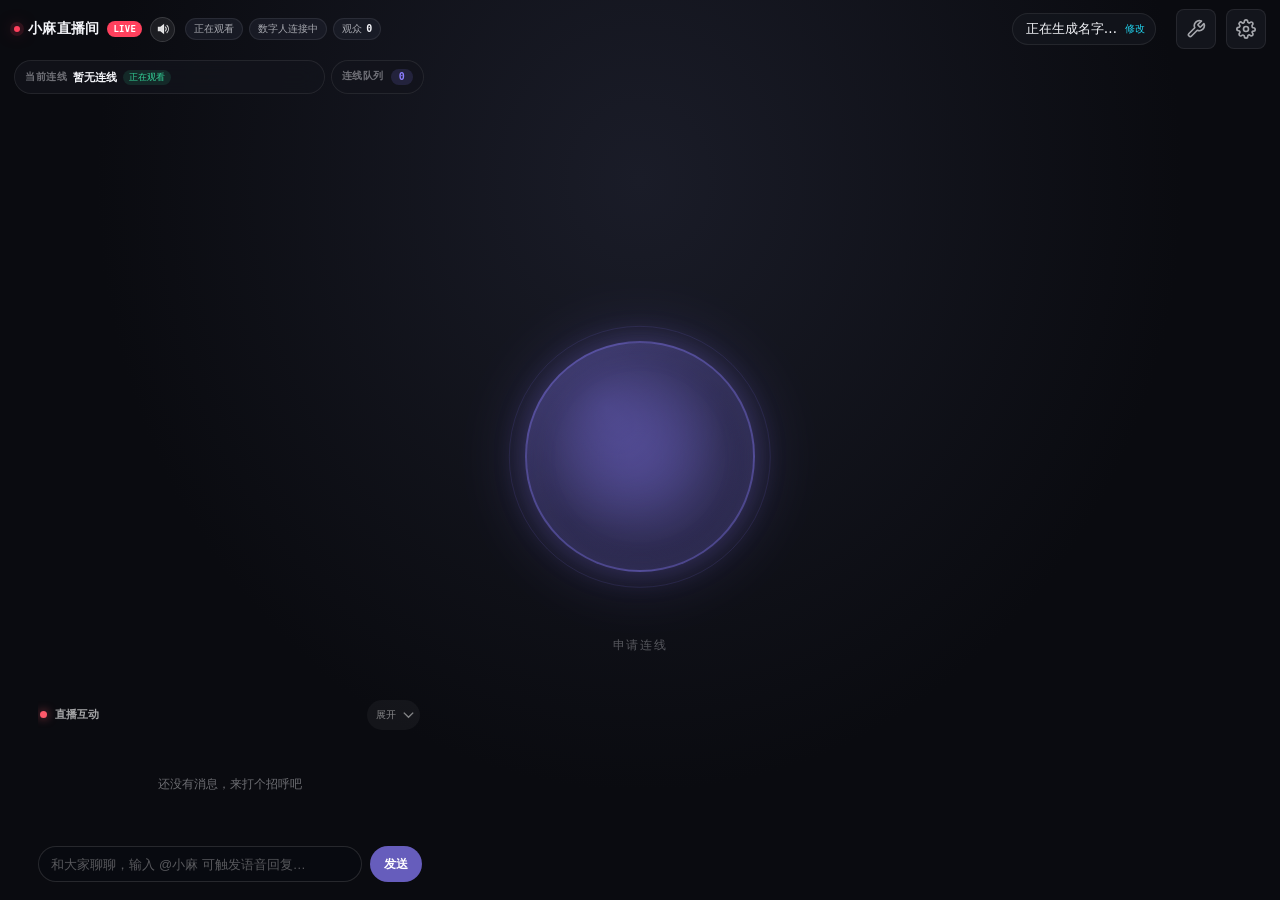
==== commit 2be96464: "fix(ui): rename live room to Xiaoma" ====
--- a/s2s/hf-realtime-voice/index.html
+++ b/s2s/hf-realtime-voice/index.html
@@ -3,7 +3,7 @@
   <head>
     <meta charset="UTF-8" />
     <meta name="viewport" content="width=device-width, initial-scale=1.0, viewport-fit=cover" />
-    <title>小雅直播间</title>
+    <title>小麻直播间</title>
     <link rel="icon" href="data:image/svg+xml,<svg xmlns='http://www.w3.org/2000/svg' viewBox='0 0 32 32'><circle cx='16' cy='16' r='14' fill='%2378d99a'/><circle cx='11' cy='14' r='2' fill='%230b0d12'/><circle cx='21' cy='14' r='2' fill='%230b0d12'/><path d='M10 21c4 3 8 3 12 0' fill='none' stroke='%230b0d12' stroke-width='2' stroke-linecap='round'/></svg>" />
     <link rel="stylesheet" href="style.css?v=20260824d" />
   </head>
@@ -18,7 +18,7 @@
       <header class="topbar">
         <div class="room-heading">
           <div class="room-title">
-            <span class="room-live-dot"></span><strong>小雅直播间</strong><span class="room-live-label">LIVE</span>
+            <span class="room-live-dot"></span><strong>小麻直播间</strong><span class="room-live-label">LIVE</span>
             <button id="background-music-toggle" class="background-music-toggle" type="button" aria-pressed="true" aria-label="关闭背景音乐" title="关闭我的背景音乐">
               <svg class="music-on" viewBox="0 0 24 24" aria-hidden="true"><path d="M4 9v6h4l5 4V5L8 9H4z"/><path d="M16 8.5a5 5 0 0 1 0 7M18.8 5.8a9 9 0 0 1 0 12.4" fill="none"/></svg>
               <svg class="music-off" viewBox="0 0 24 24" aria-hidden="true"><path d="M4 9v6h4l5 4V5L8 9H4z"/><path d="m16 9 5 5m0-5-5 5" fill="none"/></svg>
